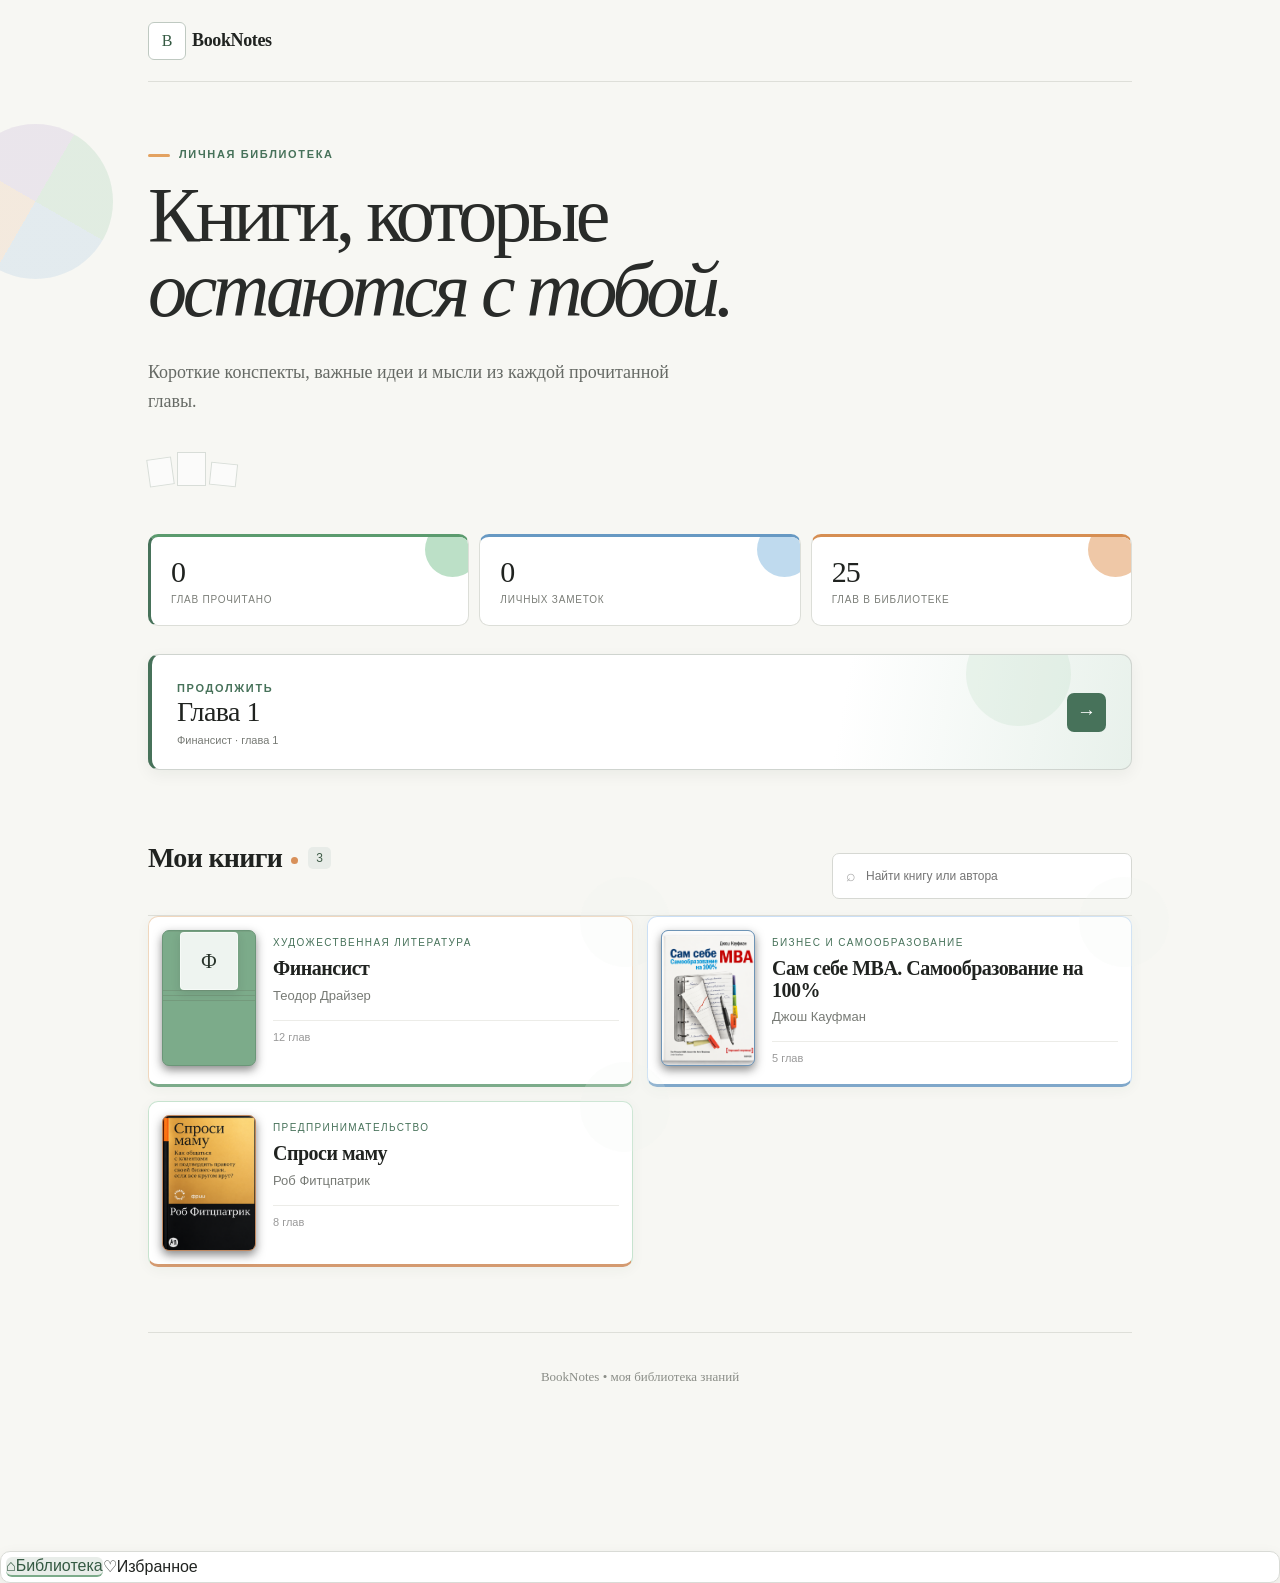
==== index.html @ 32be16bb "Bump book data version to 63" ====
<!doctype html><html lang="ru"><head><meta charset="UTF-8"><meta name="viewport" content="width=device-width,initial-scale=1,viewport-fit=cover"><meta name="theme-color" content="#faf9f6" media="(prefers-color-scheme: light)"><meta name="theme-color" content="#151a1b" media="(prefers-color-scheme: dark)"><meta name="color-scheme" content="light dark"><meta name="description" content="Личная библиотека конспектов книг"><meta name="apple-mobile-web-app-capable" content="yes"><meta name="apple-mobile-web-app-title" content="BookNotes"><meta name="mobile-web-app-capable" content="yes"><meta name="apple-mobile-web-app-status-bar-style" content="default"><link rel="manifest" href="./manifest.webmanifest?v=41"><link rel="icon" href="./%D0%98%D0%BA%D0%BE%D0%BD%D0%B0%20%D0%B1%D0%B5%D1%81%D1%82%20.png?icon=41" type="image/png"><link rel="apple-touch-icon" href="./%D0%98%D0%BA%D0%BE%D0%BD%D0%B0%20%D0%B1%D0%B5%D1%81%D1%82%20.png?icon=41"><link rel="stylesheet" href="styles.css?v=53"><title>BookNotes</title></head><body><div class="paper-grain"></div><main id="app"></main><nav id="bottomNav" class="bottom-nav"></nav><div id="toast" class="toast"></div><script src="data.js?v=63"></script><script src="finansist-chapters-7-8.js?v=1"></script><script src="finansist-chapters-9-10.js?v=1"></script><script src="app-v33.js?v=58"></script></body></html>
---- styles.css ----
:root{--bg:#faf9f6;--ink:#22211f;--muted:#77736d;--line:#e9e5de;--paper:#fff;--serif:Georgia,"Times New Roman",serif;--sans:Inter,ui-sans-serif,-apple-system,BlinkMacSystemFont,"Segoe UI",sans-serif}*{box-sizing:border-box}html{background:var(--bg);scroll-behavior:smooth}body{margin:0;color:var(--ink);font-family:var(--sans);background:var(--bg);padding-bottom:0}a{color:inherit;text-decoration:none}button,input,textarea{font:inherit}.shell{width:min(1040px,100%);margin:auto;padding:0 28px 70px}.topbar{height:82px;display:grid;grid-template-columns:44px 1fr 44px;align-items:center;border-bottom:1px solid var(--line)}.brand{text-align:center;font-family:var(--serif);font-weight:700;font-size:18px}.brand-mark,.icon-btn{width:38px;height:38px;border:1px solid var(--line);display:grid;place-items:center;border-radius:50%;font-family:var(--serif);background:#fff}.icon-btn{font-size:21px}.top-decoration{text-align:right;color:#aaa49a;font-size:25px}.hero{padding:90px 0 70px;max-width:760px}.eyebrow{font-size:11px;letter-spacing:.2em;font-weight:700;color:#989187;margin:0 0 18px}.hero h1,.book-hero h1,.note h1,.saved-head h1{font-family:var(--serif);font-weight:400;letter-spacing:-.045em;margin:0}.hero h1{font-size:clamp(48px,8vw,82px);line-height:.98}.hero h1 em{font-weight:400;color:#80776b}.lead{font-family:var(--serif);color:var(--muted);font-size:18px;line-height:1.6;max-width:530px;margin:30px 0}.book-line{display:flex;align-items:flex-end;gap:4px;width:100px;height:34px;margin-top:35px}.book-line span,.book-line i{display:block;border:1px solid #bcb5aa;background:#fff}.book-line span:first-child{width:25px;height:28px;transform:rotate(-8deg)}.book-line i{width:29px;height:34px}.book-line span:last-child{width:27px;height:23px;transform:rotate(6deg)}.section{padding:30px 0 65px}.section-head{display:flex;align-items:center;gap:10px;margin-bottom:25px}.section-head h2{font-family:var(--serif);font-size:28px;margin:0}.count{font-size:12px;color:#999;background:#eeece7;border-radius:99px;padding:4px 8px}.library-tools{display:flex;justify-content:space-between;align-items:flex-start;gap:20px}.search{width:300px;height:42px;border:1px solid var(--line);background:#fff;border-radius:12px;display:flex;align-items:center;padding:0 13px;gap:8px;color:#aaa}.search input{border:0;outline:0;width:100%;background:transparent;color:var(--ink);font-size:13px}.books-grid{display:grid;grid-template-columns:repeat(2,minmax(0,1fr));gap:18px}.book-card{background:var(--paper);border:1px solid var(--line);border-radius:18px;padding:20px;display:flex;gap:22px;transition:.2s}.book-card:hover{transform:translateY(-2px);box-shadow:0 12px 35px #29251d0b}.cover,.mini-cover{background:var(--accent);box-shadow:inset 7px 0 10px #0000000b,4px 7px 12px #29251d12}.cover{width:112px;height:158px;flex:none;border-radius:5px 9px 9px 5px;padding:13px;display:flex;flex-direction:column}.cover-rule{height:1px;background:#4d463a33}.cover-symbol{font-family:var(--serif);font-size:35px;margin:auto;text-align:center;color:#423c33}.cover-lines{display:grid;gap:4px}.cover-lines span{height:1px;background:#4d463a2a}.book-meta{padding:7px 0;min-width:0;flex:1}.book-meta>p{font-size:10px;letter-spacing:.14em;color:#999;margin:0 0 10px;text-transform:uppercase}.book-meta h3{font-family:var(--serif);font-size:22px;line-height:1.15;margin:0 0 8px}.book-meta>span{font-size:13px;color:var(--muted)}.progress,.hero-progress>span{display:block;height:4px;border-radius:9px;background:#efede8;overflow:hidden}.progress{margin-top:25px}.progress i,.hero-progress i{height:100%;display:block;background:#81796d;border-radius:9px}.book-foot{display:flex;justify-content:space-between;margin-top:8px;font-size:11px;color:#999}.book-foot b{font-weight:600}footer{text-align:center;color:#aaa49a;font-family:var(--serif);font-size:13px;border-top:1px solid var(--line);padding:35px 0}.book-hero{display:flex;gap:30px;align-items:center;padding:65px 0 45px;border-bottom:1px solid var(--line)}.book-title{flex:1}.book-hero h1{font-size:clamp(38px,6vw,62px)}.author{color:var(--muted);font-family:var(--serif);font-style:italic}.mini-cover{width:100px;height:135px;border-radius:5px 8px 8px 5px;display:flex;flex-direction:column;padding:12px}.mini-cover .cover-symbol{font-size:38px}.hero-progress{max-width:280px;margin-top:22px}.hero-progress>span{height:5px}.hero-progress b{font-size:10px;color:#999;display:block;margin-top:7px;font-weight:500}.chapter-list{border-top:1px solid var(--line)}.chapter-row{display:grid;grid-template-columns:55px 1fr 30px;gap:18px;padding:24px 4px;border-bottom:1px solid var(--line);align-items:start}.chapter-number{font-family:var(--serif);color:#aaa49a;font-size:14px;padding-top:5px}.chapter-row h3{font-family:var(--serif);font-size:21px;margin:0 0 7px}.chapter-row p{color:var(--muted);font-size:13px;line-height:1.5;margin:0;max-width:650px}.status{color:#999;font-size:20px}.chapter-row.done .status{width:25px;height:25px;border-radius:50%;background:#e8eee8;color:#657465;display:grid;place-items:center;font-size:13px}.chapter-title-line{display:flex;gap:8px;align-items:center}.tiny-heart{font-size:11px;color:#8b756c}.reading-shell{max-width:800px}.note{padding:70px 0}.note-head{text-align:center;margin-bottom:55px}.note-head h1{font-size:clamp(42px,7vw,68px)}.read-time{font-size:12px;color:#999;margin-top:18px}.chapter-actions{display:flex;justify-content:center;gap:8px;margin-top:22px}.chapter-actions button,.personal-note button{border:1px solid var(--line);background:#fff;border-radius:99px;padding:10px 14px;font-size:11px;color:#615d57;cursor:pointer}.note-block{margin:38px 0}.intro{position:relative;border-top:1px solid var(--line);border-bottom:1px solid var(--line);padding:35px 20px;text-align:center}.intro p{font-family:var(--serif);font-size:21px;line-height:1.6;margin:0}.ornament{position:absolute;top:-10px;left:50%;transform:translateX(-50%);background:var(--bg);padding:0 12px;color:#aaa49a}.block-label,.quote-card span,.apply-card span,.personal-note span{font-size:10px;letter-spacing:.18em;font-weight:700;color:#999}.ideas{margin-top:10px}.idea{display:grid;grid-template-columns:45px 1fr;border-bottom:1px solid var(--line);padding:21px 0}.idea b{font-family:var(--serif);font-size:13px;color:#aaa49a;font-weight:400}.idea p{font-family:var(--serif);font-size:18px;line-height:1.55;margin:0}.quote-card{background:#efede7;border-radius:16px;padding:30px;margin:45px 0}.quote-card p{font-family:var(--serif);font-size:23px;line-height:1.45;margin:12px 0 0}.apply-card{border:1px solid var(--line);border-radius:16px;padding:24px;display:flex;gap:18px;background:#fff}.apply-icon{width:38px;height:38px;border-radius:50%;background:#f1efe9;display:grid;place-items:center;flex:none}.apply-card p{font-family:var(--serif);font-size:17px;line-height:1.5;margin:7px 0 0;color:#514d47}.personal-note{margin-top:45px;border-top:1px solid var(--line);padding-top:28px}.personal-note>div{display:flex;justify-content:space-between}.personal-note small{color:#aaa;font-size:10px}.personal-note textarea{width:100%;min-height:110px;resize:vertical;margin:15px 0 10px;border:1px solid var(--line);border-radius:14px;padding:15px;background:#fff;outline:none;color:var(--ink);line-height:1.5}.personal-note textarea:focus{border-color:#c7c0b5}.saved-head{padding:75px 0 30px}.saved-head h1{font-size:55px}.saved-head>p:last-child{font-family:var(--serif);color:var(--muted)}.empty{grid-column:1/-1;padding:50px;border:1px dashed #ddd7ce;border-radius:18px;text-align:center;font-family:var(--serif);font-size:20px;color:#777}.empty small{display:block;font-family:var(--sans);font-size:12px;color:#aaa;margin-top:8px}.empty.big{margin-top:15px}.bottom-nav{display:none}.toast{position:fixed;left:50%;bottom:25px;transform:translate(-50%,20px);background:#262522;color:#fff;padding:11px 16px;border-radius:99px;font-size:12px;opacity:0;pointer-events:none;transition:.2s;z-index:20}.toast.show{opacity:1;transform:translate(-50%,0)}
@media(max-width:720px){body{padding-bottom:72px}.shell{padding:0 18px 40px}.topbar{height:68px}.hero{padding:58px 0 48px}.hero h1{font-size:46px}.lead{font-size:16px}.library-tools{display:block}.search{width:100%;margin:-10px 0 22px}.books-grid{grid-template-columns:1fr}.book-card{padding:15px;gap:17px}.cover{width:94px;height:134px}.book-meta h3{font-size:20px}.book-hero{padding:42px 0 34px;gap:19px}.mini-cover{width:78px;height:108px}.book-hero h1{font-size:35px}.hero-progress{margin-top:16px}.chapter-row{grid-template-columns:36px 1fr 25px;gap:10px;padding:21px 0}.chapter-row p{display:-webkit-box;-webkit-line-clamp:2;-webkit-box-orient:vertical;overflow:hidden}.note{padding:45px 0}.note-head{margin-bottom:42px}.note-head h1{font-size:42px}.chapter-actions{flex-wrap:wrap}.intro{padding:30px 8px}.intro p{font-size:19px}.idea{grid-template-columns:38px 1fr}.idea p{font-size:17px}.quote-card{padding:24px}.quote-card p{font-size:21px}.personal-note>div{display:block}.personal-note small{display:block;margin-top:5px}.saved-head{padding:55px 0 20px}.saved-head h1{font-size:42px}.bottom-nav{position:fixed;left:50%;bottom:10px;transform:translateX(-50%);width:min(330px,calc(100% - 28px));height:58px;background:#ffffffed;backdrop-filter:blur(14px);border:1px solid var(--line);border-radius:18px;z-index:10;box-shadow:0 10px 35px #29251d14;align-items:center;justify-content:space-around;padding:5px}.bottom-nav a{width:50%;height:48px;display:flex;flex-direction:column;align-items:center;justify-content:center;gap:2px;font-size:9px;color:#999;border-radius:13px}.bottom-nav a span{font-size:19px;line-height:19px}.bottom-nav a.active{background:#f3f1ec;color:#403d38}.toast{bottom:82px}}
/* Colorful editorial refresh */
:root{--lav:#eee9ff;--blue:#e8f3ff;--mint:#e8f6ee;--peach:#fff0e4;--rose:#fbecef;--sun:#fff5cf}
.hero{position:relative}
.hero:after{content:"";position:absolute;right:3%;top:58px;width:210px;height:210px;border-radius:50%;background:radial-gradient(circle at 35% 35%,#fff8cf 0 24%,#f6e9ff 48%,#e8f4ff 72%,transparent 73%);opacity:.7;filter:blur(.2px);z-index:-1}
.hero .eyebrow{color:#8c78a8}.hero h1 em{background:linear-gradient(90deg,#7f6a9d,#bd7f76,#758e83);-webkit-background-clip:text;background-clip:text;color:transparent}
.book-line span:first-child{background:var(--peach);border-color:#e9c8b0}.book-line i{background:var(--lav);border-color:#cfc4e1}.book-line span:last-child{background:var(--mint);border-color:#bfd7c7}
.book-card{overflow:hidden;position:relative}.book-card:after{content:"";position:absolute;width:90px;height:90px;border-radius:50%;right:-38px;top:-40px;background:color-mix(in srgb,var(--accent,#ddd) 45%,white);opacity:.35}.book-card:nth-child(6n+1) .cover{--accent:#d9ccb7!important}.book-card:nth-child(6n+2) .cover{--accent:#cfdcf2!important}.book-card:nth-child(6n+3) .cover{--accent:#d5e7d8!important}.book-card:nth-child(6n+4) .cover{--accent:#efd5cc!important}.book-card:nth-child(6n+5) .cover{--accent:#ddd4ee!important}.book-card:nth-child(6n) .cover{--accent:#efe2b9!important}
.cover{position:relative;border:1px solid #ffffff66}.cover:after{content:"✦";position:absolute;right:10px;top:9px;font-size:9px;color:#5f574b66}.cover-symbol{width:52px;height:52px;border-radius:50%;display:grid;place-items:center;background:#ffffff55;border:1px solid #ffffff77}
.search{box-shadow:0 7px 24px #3b34270a}.search:focus-within{border-color:#cfc1e1;box-shadow:0 0 0 3px #eee9ff}
.mini-cover{position:relative}.mini-cover:after{content:"✦";position:absolute;right:10px;top:9px;color:#554b3f66;font-size:9px}
.chapter-row{transition:.2s}.chapter-row:hover{padding-left:10px;background:linear-gradient(90deg,#f7f3ff99,transparent);border-radius:12px}.chapter-row.done{background:linear-gradient(90deg,#eff8f2aa,transparent)}
.note-head:before{content:"✦  ·  ✧  ·  ✦";display:block;color:#b6a2ca;font-size:12px;letter-spacing:8px;margin-bottom:28px}
.intro{background:linear-gradient(135deg,#fff,#faf6ff 50%,#f4f9ff);border-radius:18px;border:1px solid #ebe5ef;padding:36px 28px}.intro .ornament{background:#faf7ff;color:#9c84b4;border-radius:50%}
.idea b{width:29px;height:29px;border-radius:50%;background:var(--blue);display:grid;place-items:center;color:#69809a}.idea:nth-child(2n) b{background:var(--mint);color:#678373}.idea:nth-child(3n) b{background:var(--peach);color:#9b7762}
.quote-card{background:linear-gradient(135deg,#fff4d4,#fff9e9);border:1px solid #f0dfaa;position:relative;overflow:hidden}.quote-card:after{content:"“";position:absolute;right:18px;top:-24px;font-family:var(--serif);font-size:110px;color:#e6ca6e2e}.quote-card span{color:#9d8242}
.apply-card{background:linear-gradient(135deg,#eef8f2,#f9fffb);border-color:#dcece2}.apply-icon{background:#dcefe3;color:#527363}.apply-card span{color:#668373}
.personal-note{background:linear-gradient(135deg,#f8f4ff,#fff);border:1px solid #e9e0f2;border-radius:18px;padding:24px;margin-top:45px}.personal-note span{color:#88709f}.personal-note textarea{border-color:#e7dfee;background:#ffffffcc}
.count{background:var(--lav);color:#7e6b92}.tiny-heart{color:#c27d87}
.bottom-nav a.active{background:linear-gradient(135deg,#f1ecff,#edf6ff);color:#5f5470}
.toast{background:linear-gradient(90deg,#39333f,#363b39)}
.saved-head{position:relative}.saved-head:after{content:"♡";position:absolute;right:5%;top:42px;font-family:var(--serif);font-size:110px;color:#eadde733;transform:rotate(10deg)}
@media(max-width:720px){.hero:after{width:135px;height:135px;right:-20px;top:35px;opacity:.55}.intro{padding:30px 18px}.personal-note{padding:18px}.book-card:hover{transform:none}.chapter-row:hover{padding-left:0}}

.dashboard{display:grid;grid-template-columns:repeat(3,1fr);gap:10px;margin:-22px 0 28px}.stat{background:#fff;border:1px solid var(--line);border-radius:16px;padding:20px}.stat b{font-family:var(--serif);font-size:30px;font-weight:400;display:block}.stat span{font-size:10px;color:#999;letter-spacing:.04em}.stat:nth-child(1){background:linear-gradient(135deg,#fff,#f0f8f3)}.stat:nth-child(2){background:linear-gradient(135deg,#fff,#f7f1ff)}.stat:nth-child(3){background:linear-gradient(135deg,#fff,#fff8e5)}
.continue-card{display:flex;justify-content:space-between;align-items:center;padding:25px 28px;border-radius:18px;background:linear-gradient(120deg,#262422,#403a43);color:#fff;margin-bottom:24px;box-shadow:0 14px 35px #29251d18;position:relative;overflow:hidden}.continue-card:after{content:"✦";position:absolute;right:72px;top:-30px;font-size:100px;color:#ffffff0d}.continue-card .eyebrow{color:#c9bccd;margin-bottom:8px}.continue-card h2{font-family:var(--serif);font-weight:400;margin:0;font-size:26px}.continue-card p{margin:6px 0 0;color:#bbb4b1;font-size:11px}.continue-card>b{font-size:28px;font-weight:300}
.chapter-nav{display:grid;grid-template-columns:1fr 1fr;gap:12px;border-top:1px solid var(--line);margin-top:45px;padding-top:24px}.chapter-nav a{border:1px solid var(--line);border-radius:15px;padding:18px;background:#fff;display:flex;flex-direction:column;gap:7px}.chapter-nav a.next{text-align:right;background:linear-gradient(135deg,#fff,#f4f0ff)}.chapter-nav a.finish{background:linear-gradient(135deg,#f1f9f3,#fff)}.chapter-nav small{font-size:9px;letter-spacing:.12em;color:#aaa}.chapter-nav span{font-family:var(--serif);font-size:16px}
@media(max-width:720px){.dashboard{margin:-5px 0 22px;gap:7px}.stat{padding:14px 10px}.stat b{font-size:25px}.stat span{font-size:9px;line-height:1.25;display:block}.continue-card{padding:21px;margin-bottom:12px}.continue-card h2{font-size:22px}.chapter-nav{grid-template-columns:1fr}.chapter-nav i{display:none}.chapter-nav a.next{text-align:left}}

/* Vivid motion system */
body{background:
radial-gradient(circle at 8% 8%,#efe6ff 0,transparent 20%),
radial-gradient(circle at 94% 18%,#dff3ff 0,transparent 18%),
radial-gradient(circle at 20% 82%,#e4f8ec 0,transparent 18%),
radial-gradient(circle at 90% 88%,#fff0d6 0,transparent 20%),var(--bg);background-attachment:fixed}
.paper-grain{position:fixed;inset:0;pointer-events:none;z-index:-1;opacity:.55;background-image:radial-gradient(#8d7ba318 .7px,transparent .7px);background-size:18px 18px;mask-image:linear-gradient(to bottom,#000,transparent 75%)}
#app{transform-origin:50% 20%}.page-in{animation:pageEnter .5s cubic-bezier(.2,.8,.2,1)}
@keyframes pageEnter{from{opacity:0;transform:translateY(12px) scale(.992);filter:blur(3px)}to{opacity:1;transform:none;filter:none}}
.topbar{backdrop-filter:blur(14px);position:relative}.brand-mark{background:linear-gradient(135deg,#eee4ff,#dff2ff);border-color:#d9cbea;box-shadow:0 5px 16px #765e9920;transition:.25s}.brand-mark:hover{transform:rotate(-8deg) scale(1.08)}
.hero:before{content:"";position:absolute;width:310px;height:310px;left:-190px;top:40px;border-radius:50%;background:conic-gradient(from 30deg,#f5c8d7,#e7d7ff,#ccecff,#d7f3df,#fff0bd,#f5c8d7);filter:blur(35px);opacity:.35;animation:blobFloat 9s ease-in-out infinite alternate}
.hero:after{animation:blobFloat 7s ease-in-out infinite alternate-reverse}
@keyframes blobFloat{to{transform:translate(18px,20px) rotate(14deg) scale(1.08)}}
.hero h1{position:relative}.hero h1 em{background:linear-gradient(100deg,#8c63c7,#db7387,#e4a93c,#4a9c83,#5c8dd6,#8c63c7);background-size:250% 100%;-webkit-background-clip:text;background-clip:text;color:transparent;animation:gradientMove 7s linear infinite}
@keyframes gradientMove{to{background-position:250% 0}}
.book-line{animation:softBounce 3.5s ease-in-out infinite}@keyframes softBounce{50%{transform:translateY(-5px) rotate(1deg)}}
.dashboard .stat{transition:.3s cubic-bezier(.2,.8,.2,1);box-shadow:0 8px 28px #392e4c0a}.dashboard .stat:nth-child(1){background:linear-gradient(135deg,#e4f7eb,#fff)}.dashboard .stat:nth-child(2){background:linear-gradient(135deg,#efe4ff,#fff)}.dashboard .stat:nth-child(3){background:linear-gradient(135deg,#fff0c8,#fff)}.dashboard .stat:hover{transform:translateY(-5px) rotate(-1deg);box-shadow:0 15px 35px #392e4c18}
.continue-card{background:linear-gradient(120deg,#7259a8,#527fb0,#4b9a80,#c38a55);background-size:260% 260%;animation:continueGradient 9s ease infinite;transition:.25s}.continue-card:hover{transform:translateY(-4px) scale(1.008);box-shadow:0 20px 45px #66528c35}.continue-card:active{transform:scale(.975)}@keyframes continueGradient{0%,100%{background-position:0 50%}50%{background-position:100% 50%}}
.book-card{transition:.32s cubic-bezier(.2,.8,.2,1);box-shadow:0 8px 25px #3026420b}.book-card:nth-child(6n+1){background:linear-gradient(145deg,#fff,#fff6ec)}.book-card:nth-child(6n+2){background:linear-gradient(145deg,#fff,#eef5ff)}.book-card:nth-child(6n+3){background:linear-gradient(145deg,#fff,#eef9f1)}.book-card:nth-child(6n+4){background:linear-gradient(145deg,#fff,#fff0f3)}.book-card:nth-child(6n+5){background:linear-gradient(145deg,#fff,#f5efff)}.book-card:hover{transform:translateY(-7px) rotate(-.35deg);box-shadow:0 22px 48px #392e4c1b;border-color:#dcd0e7}.book-card:active{transform:translateY(-1px) scale(.975)}
.cover,.mini-cover{transition:.35s cubic-bezier(.2,.8,.2,1);overflow:hidden}.cover:before,.mini-cover:before{content:"";position:absolute;inset:-80% -50%;background:linear-gradient(110deg,transparent 35%,#ffffff80 48%,transparent 60%);transform:translateX(-70%) rotate(10deg);transition:.7s}.book-card:hover .cover:before,.book-hero:hover .mini-cover:before{transform:translateX(70%) rotate(10deg)}.book-card:hover .cover{transform:rotate(-3deg) scale(1.04)}
.chapter-row{position:relative;overflow:hidden;transition:.25s}.chapter-row:hover{background:linear-gradient(90deg,#eee6ffbb,#e8f5ff88,#eaf8ef55);transform:translateX(5px);box-shadow:0 8px 25px #392e4c0c}.chapter-row:active{transform:translateX(2px) scale(.99)}
.chapter-number{transition:.25s}.chapter-row:hover .chapter-number{color:#8465a5;transform:scale(1.15)}
.note-head h1{background:linear-gradient(100deg,#302d32,#69507e,#3d6f78);-webkit-background-clip:text;background-clip:text;color:transparent}.note-head:before{animation:sparkle 2.4s ease-in-out infinite}@keyframes sparkle{50%{opacity:.45;letter-spacing:11px}}
.intro{background:linear-gradient(125deg,#fff7fb,#f3edff,#eef8ff);background-size:220% 220%;animation:cardGradient 8s ease infinite}.quote-card{background:linear-gradient(125deg,#fff0b9,#fff8e2,#ffe9d6);background-size:220% 220%;animation:cardGradient 9s ease infinite}.apply-card{background:linear-gradient(125deg,#e4f7ea,#f5fff8,#e8f6ff);background-size:220% 220%;animation:cardGradient 10s ease infinite}.personal-note{background:linear-gradient(125deg,#f2eaff,#fff,#eaf5ff);background-size:220% 220%;animation:cardGradient 11s ease infinite}@keyframes cardGradient{50%{background-position:100% 100%}}
.idea{transition:.22s}.idea:hover{transform:translateX(6px)}.idea b{transition:.25s}.idea:hover b{transform:rotate(-8deg) scale(1.1)}
.chapter-actions button,.personal-note button,.icon-btn,.bottom-nav a,.chapter-nav a{position:relative;overflow:hidden;transition:transform .16s ease,box-shadow .22s ease,background .22s ease}.chapter-actions button:hover,.personal-note button:hover,.chapter-nav a:hover{transform:translateY(-3px);box-shadow:0 10px 25px #392e4c15}.chapter-actions button:active,.personal-note button:active,.icon-btn:active,.bottom-nav a:active,.chapter-nav a:active{transform:scale(.94)}
.ripple{position:absolute;border-radius:50%;background:#ffffff80;transform:scale(0);animation:ripple .58s ease-out;pointer-events:none;z-index:5}@keyframes ripple{to{transform:scale(2.4);opacity:0}}
.bottom-nav{background:linear-gradient(120deg,#ffffffee,#f7f2ffee,#eef8ffee);box-shadow:0 12px 38px #392e4c20}.bottom-nav a.active{background:linear-gradient(135deg,#e9ddff,#dff2ff);box-shadow:inset 0 0 0 1px #ffffffaa}.bottom-nav a.active span{animation:navPop .35s cubic-bezier(.2,1.6,.4,1)}@keyframes navPop{from{transform:scale(.5) rotate(-12deg)}to{transform:none}}
.toast.show{animation:toastPop .3s cubic-bezier(.2,1.5,.4,1)}@keyframes toastPop{from{transform:translate(-50%,12px) scale(.85)}to{transform:translate(-50%,0) scale(1)}}
@media(prefers-reduced-motion:reduce){*,*:before,*:after{animation-duration:.01ms!important;animation-iteration-count:1!important;transition-duration:.01ms!important}}
@media(max-width:720px){body{background:radial-gradient(circle at 10% 5%,#efe4ff 0,transparent 25%),radial-gradient(circle at 95% 22%,#ddf2ff 0,transparent 24%),radial-gradient(circle at 15% 78%,#e3f7ea 0,transparent 22%),var(--bg)}.hero:before{width:220px;height:220px;left:-160px}.book-card{box-shadow:0 9px 25px #392e4c10}.book-card:active{transform:scale(.97)}}

/* Refined premium balance — calm color, purposeful motion */
body{background:linear-gradient(180deg,#fbfaf8 0%,#f8f7f4 100%)!important;background-attachment:scroll!important}
.paper-grain{opacity:.22!important;background-size:24px 24px!important}
.hero:before{display:none!important}.hero:after{width:190px!important;height:190px!important;right:4%!important;top:70px!important;background:linear-gradient(135deg,#f1e9ff,#e6f3ff)!important;filter:blur(1px)!important;opacity:.52!important;animation:none!important}
.hero h1 em{background:linear-gradient(90deg,#806a9b,#a77882,#688a80)!important;-webkit-background-clip:text!important;background-clip:text!important;color:transparent!important;animation:none!important}
.book-line{animation:none!important}
.dashboard .stat{background:#fff!important}.dashboard .stat:nth-child(1){border-top:3px solid #a9ceb7}.dashboard .stat:nth-child(2){border-top:3px solid #c5b1dd}.dashboard .stat:nth-child(3){border-top:3px solid #e3c77e}.dashboard .stat:hover{transform:translateY(-3px)!important;box-shadow:0 12px 28px #392e4c10!important}
.continue-card{background:linear-gradient(120deg,#5f556c,#6f7183)!important;background-size:auto!important;animation:none!important;box-shadow:0 12px 30px #39314018!important}.continue-card:hover{transform:translateY(-3px)!important;box-shadow:0 16px 34px #39314022!important}
.book-card{background:#fff!important;box-shadow:0 7px 22px #30264208!important}.book-card:hover{transform:translateY(-4px)!important;box-shadow:0 15px 34px #392e4c12!important;border-color:#ded8e3!important}.book-card:after{opacity:.18!important}.cover:before,.mini-cover:before{display:none!important}.book-card:hover .cover{transform:rotate(-1.5deg) scale(1.025)!important}
.chapter-row:hover{background:#f7f4fa!important;transform:translateX(3px)!important;box-shadow:none!important}
.note-head h1{background:none!important;color:var(--ink)!important}.note-head:before{animation:none!important;letter-spacing:8px!important;color:#b4a4c2!important}
.intro{background:#f7f3fb!important;animation:none!important;border-color:#e9e1ef!important}.quote-card{background:#fff6dc!important;animation:none!important;border-color:#eee0b5!important}.apply-card{background:#edf7f1!important;animation:none!important;border-color:#dbeadf!important}.personal-note{background:#f4f1f8!important;animation:none!important;border-color:#e6dfeb!important}
.idea:hover{transform:translateX(3px)!important}.idea:hover b{transform:scale(1.05)!important}
.bottom-nav{background:#ffffffed!important}.bottom-nav a.active{background:#f0ebf6!important;box-shadow:none!important}.bottom-nav a.active span{animation:none!important}
.page-in{animation:pageEnter .32s ease-out!important}@keyframes pageEnter{from{opacity:0;transform:translateY(7px)}to{opacity:1;transform:none}}
@media(max-width:720px){body{background:#faf9f7!important}.hero:after{width:115px!important;height:115px!important;right:-18px!important;top:48px!important}.book-card{box-shadow:0 6px 18px #392e4c09!important}}

/* Monochrome + green final direction */
:root{--green:#477a5b;--green-dark:#315c43;--green-soft:#edf5ef;--green-line:#d6e6da}
body{background:#fafaf8!important}
.paper-grain{opacity:.14!important;background-image:radial-gradient(#1d241f12 .7px,transparent .7px)!important}
.hero:after,.hero:before{display:none!important}
.hero h1 em,.note-head h1{background:none!important;-webkit-background-clip:initial!important;background-clip:initial!important;color:var(--ink)!important;animation:none!important}
.eyebrow{color:var(--green)!important}
.brand-mark{background:var(--green-soft)!important;border-color:var(--green-line)!important;color:var(--green-dark)!important;box-shadow:none!important}
.book-line span,.book-line i{background:var(--green-soft)!important;border-color:var(--green-line)!important}
.dashboard .stat{background:#fff!important;border-top:1px solid var(--line)!important}.dashboard .stat:first-child{border-top:3px solid var(--green)!important}.dashboard .stat b{color:var(--ink)!important}
.continue-card{background:#303632!important;color:#fff!important}.continue-card .eyebrow{color:#b9d1c1!important}.continue-card:after{color:#ffffff0b!important}
.book-card{background:#fff!important}.book-card:after{background:var(--green-soft)!important}
.cover,.mini-cover{--accent:#dce8df!important;background:#dce8df!important}.cover-symbol{background:#f8fbf9!important;color:var(--green-dark)!important}.cover:after,.mini-cover:after{color:var(--green)!important}
.progress i,.hero-progress i{background:var(--green)!important}
.search:focus-within{border-color:#9fc1aa!important;box-shadow:0 0 0 3px #edf5ef!important}
.count{background:var(--green-soft)!important;color:var(--green-dark)!important}
.chapter-row:hover{background:#f1f6f2!important}.chapter-number,.chapter-row:hover .chapter-number{color:var(--green)!important}.tiny-heart{color:var(--green)!important}
.note-head:before{color:#8fb29a!important}
.intro,.quote-card,.apply-card,.personal-note{background:#fff!important;border-color:var(--line)!important;animation:none!important}
.intro{border-left:3px solid var(--green)!important}.intro .ornament{background:var(--green-soft)!important;color:var(--green)!important}
.idea b{background:var(--green-soft)!important;color:var(--green-dark)!important}
.idea:nth-child(2n) b,.idea:nth-child(3n) b{background:var(--green-soft)!important;color:var(--green-dark)!important}
.quote-card{border-left:3px solid var(--green)!important}.quote-card span,.apply-card span,.personal-note span{color:var(--green)!important}.quote-card:after{color:#477a5b12!important}
.apply-card{background:#f7faf8!important}.apply-icon{background:var(--green-soft)!important;color:var(--green-dark)!important}
.personal-note{background:#fafafa!important}.personal-note textarea{background:#fff!important;border-color:#dde4df!important}.personal-note button{background:var(--green)!important;color:#fff!important}.personal-note button:hover{background:var(--green-dark)!important}
.chapter-actions button{border-color:#d9e2dc!important}.chapter-actions button:hover{background:var(--green-soft)!important;color:var(--green-dark)!important}
.chapter-nav a,.chapter-nav a.next,.chapter-nav a.finish{background:#fff!important}.chapter-nav a:hover{border-color:#b7cdbd!important;background:#f6faf7!important}
.bottom-nav{background:#fffffff2!important}.bottom-nav a.active{background:var(--green-soft)!important;color:var(--green-dark)!important}
.saved-head:after{color:#477a5b0d!important}
.toast{background:#303632!important}
@media(max-width:720px){body{background:#fafaf8!important}}

/* Light colorful v8 */
body{background:#fcfbf8!important;color:#292b29!important}
.hero h1,.hero h1 em,.note-head h1{color:#292b29!important;background:none!important;-webkit-text-fill-color:initial!important}
.hero:after{display:block!important;width:150px!important;height:150px!important;right:4%!important;top:72px!important;border-radius:42% 58% 60% 40%!important;background:linear-gradient(135deg,#dff3e7,#e6f1ff,#f3e8ff)!important;opacity:.65!important;filter:none!important;animation:none!important}
.eyebrow{color:#5d8d6c!important}
.brand-mark{background:#e5f3e9!important;border-color:#cfe4d5!important}
.dashboard .stat{border-top:0!important}.dashboard .stat:nth-child(1){background:#eaf6ee!important;border:1px solid #d9ebdf!important}.dashboard .stat:nth-child(2){background:#eef4ff!important;border:1px solid #dce6f7!important}.dashboard .stat:nth-child(3){background:#fff3e8!important;border:1px solid #f3e1cf!important}
.continue-card{background:linear-gradient(120deg,#e5f3e9,#edf6ff)!important;color:#29342d!important;border:1px solid #d5e7db!important;box-shadow:0 10px 28px #405e4910!important}.continue-card .eyebrow{color:#568166!important}.continue-card p{color:#68756d!important}.continue-card:after{color:#5d8d6c10!important}
.book-card:nth-child(6n+1){background:#fff8f0!important}.book-card:nth-child(6n+2){background:#f1f6ff!important}.book-card:nth-child(6n+3){background:#eff8f2!important}.book-card:nth-child(6n+4){background:#fff2f3!important}.book-card:nth-child(6n+5){background:#f7f1ff!important}.book-card:nth-child(6n){background:#fff9e8!important}
.cover,.mini-cover{background:#dfeee4!important}.book-card:nth-child(6n+2) .cover{background:#dfe9f7!important}.book-card:nth-child(6n+3) .cover{background:#dcecdf!important}.book-card:nth-child(6n+4) .cover{background:#f1dfe2!important}.book-card:nth-child(6n+5) .cover{background:#e9e0f3!important}.book-card:nth-child(6n) .cover{background:#f2e8ca!important}
.chapter-row:hover{background:#f1f7f3!important}
.intro{background:#f3f8ff!important;border-color:#e0eaf5!important;border-left:3px solid #8fb4d7!important}.intro .ornament{background:#e4f0fa!important;color:#668eaf!important}
.idea:nth-child(3n+1) b{background:#e8f4ec!important;color:#4f7d5e!important}.idea:nth-child(3n+2) b{background:#e8f1fb!important;color:#587b9a!important}.idea:nth-child(3n) b{background:#f2e9fa!important;color:#7e6495!important}
.quote-card{background:#fff5df!important;border-color:#efdfba!important;border-left:3px solid #dfb85b!important}.quote-card span{color:#a17d2d!important}
.apply-card{background:#edf8f1!important;border-color:#d9ebdf!important}.apply-card span{color:#568166!important}
.personal-note{background:#f7f3fb!important;border-color:#e8e0ef!important}.personal-note span{color:#806895!important}
.bottom-nav a.active{background:#e8f4ec!important;color:#477a5b!important}
.chapter-actions button:hover{background:#edf6f0!important}
.toast{background:#435148!important}
@media(max-width:720px){.hero:after{width:90px!important;height:90px!important;right:-8px!important;top:58px!important}}

/* Crisp colorful v10 — brighter, not louder */
:root{--green:#3f8558;--green-dark:#28643f}
body{background:#fbfbf9!important}
.paper-grain{display:none!important}
.hero:after{background:linear-gradient(135deg,#bfe7ca,#c9e3fa,#e0cef4)!important;opacity:.48!important;border:1px solid #ffffff!important}
.dashboard .stat{box-shadow:0 5px 16px #24352a0b!important}
.dashboard .stat:nth-child(1){background:#dff3e5!important;border:1px solid #bfe0c8!important}
.dashboard .stat:nth-child(2){background:#e3effc!important;border:1px solid #c4daf1!important}
.dashboard .stat:nth-child(3){background:#ffead7!important;border:1px solid #efd0b4!important}
.continue-card{background:#e1f2e6!important;border:1px solid #b9d9c2!important;color:#263b2d!important;box-shadow:0 7px 18px #36584112!important}
.continue-card:hover{background:#d8eddf!important;box-shadow:0 11px 24px #36584118!important}
.book-card{border:1px solid #e4e3df!important;box-shadow:0 5px 15px #27302a0a!important}
.book-card:nth-child(6n+1){background:#fff2e5!important;border-color:#f0d7be!important}.book-card:nth-child(6n+2){background:#eaf3ff!important;border-color:#cbdff5!important}.book-card:nth-child(6n+3){background:#e7f5eb!important;border-color:#c7e3cf!important}.book-card:nth-child(6n+4){background:#ffecef!important;border-color:#f0ccd2!important}.book-card:nth-child(6n+5){background:#f1e9fb!important;border-color:#dac9eb!important}.book-card:nth-child(6n){background:#fff5d9!important;border-color:#ecdda9!important}
.cover,.mini-cover{background:#cce7d4!important;border:1px solid #a9d0b4!important;box-shadow:0 7px 16px #315d3e12!important}
.book-card:nth-child(6n+2) .cover{background:#cddff3!important;border-color:#aecae7!important}.book-card:nth-child(6n+3) .cover{background:#cce7d4!important;border-color:#acd2b7!important}.book-card:nth-child(6n+4) .cover{background:#efd1d6!important;border-color:#dfb5bd!important}.book-card:nth-child(6n+5) .cover{background:#dfd0ef!important;border-color:#c9b3df!important}.book-card:nth-child(6n) .cover{background:#eee0ae!important;border-color:#dac987!important}
.progress{background:#e5e7e4!important}.progress i,.hero-progress i{background:#3f8558!important}
.search{background:#fff!important;border:1px solid #deded9!important;box-shadow:0 3px 10px #29342d08!important}
.search:focus-within{border-color:#78ae88!important;box-shadow:0 0 0 3px #dcefe2!important}
.chapter-row{border-bottom-color:#e3e4e1!important}.chapter-row:hover{background:#eaf5ed!important}
.intro{background:#eaf4fd!important;border:1px solid #cbdff0!important;border-left:4px solid #6fa5d1!important}
.quote-card{background:#fff0c9!important;border:1px solid #ead28d!important;border-left:4px solid #d4a83c!important}
.apply-card{background:#e5f4e9!important;border:1px solid #c2dfca!important}
.personal-note{background:#f1e9f8!important;border:1px solid #dac9e8!important}
.idea:nth-child(3n+1) b{background:#cfe9d6!important}.idea:nth-child(3n+2) b{background:#d3e6f7!important}.idea:nth-child(3n) b{background:#e3d5f0!important}
.bottom-nav{border:1px solid #e1e2df!important;box-shadow:0 8px 25px #28322c12!important}.bottom-nav a.active{background:#dcefe2!important}
.chapter-actions button,.chapter-nav a{border-color:#d9dcd8!important;background:#fff!important}
.chapter-actions button:hover,.chapter-nav a:hover{border-color:#a9cdb3!important;background:#eaf5ed!important}
@media(max-width:720px){.dashboard .stat{box-shadow:none!important}.book-card{box-shadow:0 4px 12px #27302a09!important}}

/* v11 — polished editorial system */
:root{--radius:20px;--shadow:0 8px 24px rgba(39,48,42,.07);--shadow-up:0 16px 36px rgba(39,48,42,.11)}
.shell{max-width:1040px!important}
.topbar{padding-top:18px!important;padding-bottom:18px!important}.brand{font-weight:650!important;letter-spacing:-.02em}.brand-mark{border-radius:11px!important}
.hero{padding-top:74px!important;padding-bottom:62px!important}.hero h1{letter-spacing:-.045em!important;line-height:.98!important;max-width:720px!important}.hero .lead{max-width:560px!important;line-height:1.65!important}
.section-head h2{letter-spacing:-.025em!important}.library-tools{align-items:end!important}
.dashboard{gap:12px!important}.stat{border-radius:18px!important;padding:21px 22px!important}.stat b{font-size:32px!important;letter-spacing:-.03em!important}.stat span{font-size:10px!important;text-transform:uppercase;letter-spacing:.08em!important}
.continue-card{border-radius:20px!important;padding:27px 30px!important}.continue-card h2{font-size:28px!important;letter-spacing:-.02em!important}.continue-card>b{width:43px;height:43px;border-radius:50%;display:grid;place-items:center;background:#fff9;border:1px solid #fff!important;transition:.2s}.continue-card:hover>b{transform:translateX(3px)}
.books-grid{gap:18px!important}.book-card{border-radius:22px!important;padding:16px!important;gap:17px!important;box-shadow:var(--shadow)!important}.book-card:hover{box-shadow:var(--shadow-up)!important}.cover{border-radius:16px!important;min-height:210px!important}.cover-rule{opacity:.45}.cover-symbol{width:58px!important;height:58px!important;font-size:20px!important}.book-meta h3{font-size:21px!important;line-height:1.08!important;letter-spacing:-.025em!important}.book-meta>span{line-height:1.4!important}.book-foot{padding-top:10px!important}
.search{border-radius:14px!important;min-width:260px!important;height:46px!important}.search input{font-size:12px!important}
.book-hero{border-radius:24px!important;background:#fff!important;border:1px solid #e6e5e1!important;padding:34px!important;margin-top:28px!important;box-shadow:var(--shadow)!important}.mini-cover{border-radius:17px!important;box-shadow:0 12px 26px #304b3715!important}.book-title h1{letter-spacing:-.04em!important}.hero-progress>span{height:7px!important;border-radius:99px!important}
.chapters-section{padding-top:42px!important}.chapter-list{background:#fff;border:1px solid #e6e5e1;border-radius:20px;padding:4px 16px;box-shadow:0 5px 18px #27302a08}.chapter-row{border-radius:13px!important;padding-left:8px!important;padding-right:8px!important}.chapter-row:last-child{border-bottom:0!important}.chapter-title-line h3{letter-spacing:-.015em!important}.status{width:34px;height:34px;border-radius:50%;display:grid;place-items:center;background:#f5f6f4;transition:.2s}.chapter-row:hover .status{background:#dcefe2;color:#3f8558;transform:translateX(2px)}
.reading-shell{max-width:880px!important}.note{padding-bottom:80px!important}.note-head{padding-top:58px!important}.note-head h1{letter-spacing:-.045em!important;line-height:1.03!important}.read-time{display:inline-flex!important;padding:7px 11px!important;border-radius:99px;background:#f3f4f1!important}.chapter-actions{gap:9px!important}.chapter-actions button{border-radius:99px!important;padding:10px 15px!important}
.note-block,.quote-card,.apply-card,.personal-note{border-radius:20px!important}.intro{padding:34px!important;font-size:18px!important;line-height:1.72!important}.ideas{gap:4px!important}.idea{border-radius:14px;padding:15px 12px!important}.idea:hover{background:#fafaf8!important}.idea p{line-height:1.6!important}
.quote-card,.apply-card{padding:27px 29px!important}.quote-card p,.apply-card p{line-height:1.58!important}.personal-note{padding:27px!important}.personal-note textarea{border-radius:14px!important;min-height:125px!important;padding:16px!important}.personal-note button{border-radius:12px!important}
.chapter-nav a{border-radius:17px!important;padding:20px!important}.chapter-nav span{line-height:1.25!important}
.bottom-nav{border-radius:18px!important;padding:5px!important}.bottom-nav a{border-radius:13px!important}
.empty{border-radius:20px!important}
@media(max-width:720px){.shell{padding-left:17px!important;padding-right:17px!important}.hero{padding-top:48px!important;padding-bottom:42px!important}.hero h1{font-size:43px!important}.dashboard{gap:8px!important}.stat{padding:16px 12px!important}.stat b{font-size:27px!important}.continue-card{padding:22px!important}.continue-card h2{font-size:23px!important}.books-grid{gap:12px!important}.book-card{border-radius:19px!important;padding:13px!important}.cover{min-height:170px!important}.book-hero{padding:22px!important;border-radius:20px!important}.chapter-list{padding:3px 8px!important;border-radius:17px!important}.intro{padding:25px 21px!important;font-size:16px!important}.quote-card,.apply-card,.personal-note{padding:22px!important}}

/* v12 — sharper editorial redesign */
:root{--ink:#202320;--muted:#777a75;--line:#dedfd9;--green:#47725a;--green-dark:#315440;--bg:#f7f7f3;--radius:12px;--shadow:0 5px 16px rgba(25,31,27,.055);--shadow-up:0 10px 24px rgba(25,31,27,.09)}
body{background:#f7f7f3!important;color:var(--ink)!important}
.shell{max-width:1080px!important}
.topbar{border-bottom:1px solid #dedfd9!important}.brand-mark{border-radius:6px!important;background:#fff!important;border:1px solid #bfc9c1!important;color:#355a43!important}.brand{font-weight:700!important}.top-decoration{color:#8b8e88!important}
.hero{padding-top:66px!important;padding-bottom:48px!important}.hero:after{display:none!important}.hero h1{font-size:clamp(48px,7vw,78px)!important;line-height:.96!important;letter-spacing:-.055em!important}.hero .lead{color:#666a65!important}.eyebrow{color:#47725a!important;font-weight:700!important;letter-spacing:.15em!important}
.book-line{opacity:.55!important}.book-line span,.book-line i{background:#fff!important;border-color:#bfc9c1!important}
.dashboard{gap:10px!important}.dashboard .stat{background:#fff!important;border:1px solid #dcded8!important;border-radius:10px!important;box-shadow:none!important;padding:18px 20px!important}.dashboard .stat:nth-child(1),.dashboard .stat:nth-child(2),.dashboard .stat:nth-child(3){background:#fff!important;border:1px solid #dcded8!important}.dashboard .stat:first-child{border-left:3px solid #47725a!important}.stat b{font-family:var(--serif)!important;font-size:30px!important}.stat span{color:#7b7e78!important}
.continue-card{border-radius:11px!important;background:#fff!important;border:1px solid #cfd4cf!important;color:#202320!important;box-shadow:var(--shadow)!important;padding:23px 25px!important}.continue-card .eyebrow{color:#47725a!important}.continue-card p{color:#777a75!important}.continue-card>b{background:#47725a!important;color:#fff!important;border:0!important;border-radius:7px!important;width:39px!important;height:39px!important}.continue-card:hover{background:#fff!important;border-color:#aebbb1!important;box-shadow:var(--shadow-up)!important}
.library-tools{border-bottom:1px solid #dedfd9;padding-bottom:16px!important}.count{background:#e8ece8!important;color:#405d49!important;border-radius:5px!important}
.search{border-radius:7px!important;border:1px solid #d6d8d3!important;box-shadow:none!important}.search:focus-within{border-color:#78917f!important;box-shadow:0 0 0 2px #dfe7e1!important}
.books-grid{gap:14px!important}.book-card{border-radius:10px!important;background:#fff!important;border:1px solid #dedfd9!important;padding:13px!important;box-shadow:none!important}.book-card:nth-child(n){background:#fff!important}.book-card:hover{transform:translateY(-3px)!important;border-color:#c5c9c3!important;box-shadow:var(--shadow)!important}
.cover{border-radius:6px!important;min-height:205px!important;box-shadow:0 4px 10px #2228!important}.cover,.mini-cover{background:#d8dfd9!important;border:1px solid #c1c9c2!important}.book-card:nth-child(5n+2) .cover{background:#d8e0e7!important;border-color:#c0cad4!important}.book-card:nth-child(5n+3) .cover{background:#e4d8cf!important;border-color:#d2c1b5!important}.book-card:nth-child(5n+4) .cover{background:#ddd7e4!important;border-color:#c9c0d2!important}.book-card:nth-child(5n) .cover{background:#e5dfc9!important;border-color:#d1c7a8!important}.cover-symbol{border-radius:4px!important;background:#ffffffa8!important}.book-meta p{color:#47725a!important}.book-meta h3{font-size:20px!important}.progress{height:4px!important;background:#e6e7e3!important}.progress i,.hero-progress i{background:#47725a!important}
.book-hero{border-radius:10px!important;border:1px solid #dcded8!important;box-shadow:none!important;padding:30px!important}.mini-cover{border-radius:6px!important;box-shadow:0 6px 15px #2222!important}.hero-progress>span{height:5px!important}
.chapter-list{border-radius:9px!important;border:1px solid #dcded8!important;box-shadow:none!important;background:#fff!important;padding:0 13px!important}.chapter-row{border-radius:5px!important}.chapter-row:hover{background:#f1f3ef!important}.chapter-number{color:#47725a!important}.status{border-radius:5px!important;background:#f0f1ee!important}.chapter-row:hover .status{background:#dfe8e1!important}
.note-head:before{color:#89958c!important}.read-time{border-radius:5px!important;background:#eff0ed!important}.chapter-actions button{border-radius:6px!important}.note-block,.quote-card,.apply-card,.personal-note{border-radius:8px!important;box-shadow:none!important}
.intro{background:#fff!important;border:1px solid #d8dcd7!important;border-left:3px solid #6d8e77!important}.intro .ornament{border-radius:4px!important;background:#e6ece7!important;color:#47725a!important}
.idea{border-radius:5px!important}.idea:hover{background:#f2f3f0!important}.idea b,.idea:nth-child(3n+1) b,.idea:nth-child(3n+2) b,.idea:nth-child(3n) b{border-radius:4px!important;background:#eceeea!important;color:#555e57!important}
.quote-card{background:#f5f1e6!important;border:1px solid #ded4ba!important;border-left:3px solid #aa8e52!important}.quote-card span{color:#806b3e!important}
.apply-card{background:#edf2f4!important;border:1px solid #d4dfe3!important}.apply-card span{color:#58727c!important}.apply-icon{background:#dde7ea!important;color:#506a74!important;border-radius:5px!important}
.personal-note{background:#f1eff3!important;border:1px solid #ded9e2!important}.personal-note span{color:#6e6275!important}.personal-note textarea{border-radius:5px!important}.personal-note button{border-radius:5px!important;background:#3e654d!important}
.chapter-nav a{border-radius:7px!important}.chapter-nav a.next,.chapter-nav a.finish{background:#fff!important}
.bottom-nav{border-radius:10px!important;background:#fff!important;border:1px solid #d9dbd6!important;box-shadow:0 5px 16px #2221!important}.bottom-nav a{border-radius:6px!important}.bottom-nav a.active{background:#e8ede9!important;color:#355a43!important}
.toast{background:#292e2a!important;border-radius:6px!important}
@media(max-width:720px){.hero h1{font-size:44px!important}.dashboard .stat{padding:14px 12px!important}.book-card{border-radius:8px!important}.cover{border-radius:5px!important}.book-hero{border-radius:8px!important}.chapter-list{border-radius:7px!important}.note-block,.quote-card,.apply-card,.personal-note{border-radius:7px!important}}

/* v13 — perfectly center continue arrow */
.continue-card>b{
  display:flex!important;
  align-items:center!important;
  justify-content:center!important;
  width:39px!important;
  height:39px!important;
  min-width:39px!important;
  padding:0!important;
  margin:0!important;
  line-height:1!important;
  text-align:center!important;
  font-size:0!important;
}
.continue-card>b::before{
  content:"→";
  display:block;
  font-size:19px;
  line-height:1;
  transform:translateY(-1px);
}

/* v14 — lively home screen only */
.hero{position:relative!important;overflow:visible!important}
.hero:before{content:"";display:block!important;position:absolute;right:3%;top:42px;width:155px;height:155px;border-radius:50%;background:conic-gradient(from 30deg,#70b887 0 25%,#7caed8 25% 50%,#e5a56f 50% 75%,#a98bc5 75%);opacity:.16;filter:none!important;z-index:-1}
.hero .eyebrow:before{content:"";display:inline-block;width:22px;height:3px;background:#e3a260;margin-right:9px;vertical-align:middle;border-radius:2px}
.dashboard .stat{position:relative!important;overflow:hidden!important}
.dashboard .stat:after{content:"";position:absolute;right:-12px;top:-15px;width:55px;height:55px;border-radius:50%;opacity:.95}
.dashboard .stat:nth-child(1):after{background:#b9dfc4}.dashboard .stat:nth-child(2):after{background:#bcd8ee}.dashboard .stat:nth-child(3):after{background:#efc6a3}
.dashboard .stat:nth-child(1){border-top:3px solid #5b9b6e!important}.dashboard .stat:nth-child(2){border-top:3px solid #6799c3!important}.dashboard .stat:nth-child(3){border-top:3px solid #d68e52!important}
.continue-card{position:relative!important;overflow:hidden!important;border-left:4px solid #47725a!important;background:linear-gradient(100deg,#fff 0 70%,#e8f1eb 100%)!important}
.continue-card:after{content:"";position:absolute;display:block!important;right:60px;top:-34px;width:105px;height:105px;border-radius:50%;background:#b8d9c2;opacity:.24;color:transparent!important}
.continue-card>b{position:relative;z-index:2;background:#47725a!important}
.library-tools h2:after{content:"";display:inline-block;width:7px;height:7px;border-radius:50%;background:#d89059;margin-left:9px;vertical-align:middle}
.book-card .cover{position:relative!important;overflow:hidden!important}
.book-card:nth-child(5n+1) .cover{background:#7cab8a!important;border-color:#6b9678!important}.book-card:nth-child(5n+2) .cover{background:#7fa7ca!important;border-color:#6e94b6!important}.book-card:nth-child(5n+3) .cover{background:#d49a70!important;border-color:#bf875f!important}.book-card:nth-child(5n+4) .cover{background:#9b83b2!important;border-color:#89719f!important}.book-card:nth-child(5n) .cover{background:#c8a85f!important;border-color:#b4954f!important}
.book-card .cover-symbol{background:#ffffffde!important;color:#28332b!important;box-shadow:0 3px 10px #2222!important}
.book-card .cover:before{content:"";position:absolute;left:12px;top:12px;width:24px;height:4px;border-radius:5px;background:#ffffffaa}
.book-card .cover:after{color:#ffffff35!important}
.book-card:nth-child(5n+1){border-bottom:3px solid #7cab8a!important}.book-card:nth-child(5n+2){border-bottom:3px solid #7fa7ca!important}.book-card:nth-child(5n+3){border-bottom:3px solid #d49a70!important}.book-card:nth-child(5n+4){border-bottom:3px solid #9b83b2!important}.book-card:nth-child(5n){border-bottom:3px solid #c8a85f!important}
.book-card:hover{transform:translateY(-4px)!important}
@media(max-width:720px){.hero:before{width:105px;height:105px;right:-20px;top:34px}.continue-card:after{right:42px;width:85px;height:85px}.dashboard .stat:after{width:38px;height:38px;right:-10px;top:-10px}}

/* v15 — carry v14 visual language through all screens + remove progress bars */
.progress,.hero-progress>span{display:none!important}

/* Book screen */
.book-hero{position:relative!important;overflow:hidden!important;background:#fff!important;border:1px solid #d9ddd8!important;border-bottom:3px solid #7fa7ca!important}
.book-hero:after{content:"";position:absolute;right:-38px;top:-45px;width:145px;height:145px;border-radius:50%;background:#bcd8ee;opacity:.28;pointer-events:none}
.book-hero .mini-cover{position:relative!important;z-index:1;background:#7fa7ca!important;border-color:#6e94b6!important}
.book-hero .mini-cover:before{content:"";position:absolute;left:10px;top:10px;width:22px;height:4px;border-radius:4px;background:#ffffffaa}
.book-hero .book-title,.book-hero .hero-progress{position:relative!important;z-index:1}
.book-title .eyebrow{color:#5d86a8!important}
.chapters-section .section-head h2:after{content:"";display:inline-block;width:7px;height:7px;border-radius:50%;background:#d89059;margin-left:9px;vertical-align:middle}
.chapter-list{overflow:hidden!important}
.chapter-row:nth-child(5n+1){border-left:3px solid #7cab8a!important}.chapter-row:nth-child(5n+2){border-left:3px solid #7fa7ca!important}.chapter-row:nth-child(5n+3){border-left:3px solid #d49a70!important}.chapter-row:nth-child(5n+4){border-left:3px solid #9b83b2!important}.chapter-row:nth-child(5n){border-left:3px solid #c8a85f!important}
.chapter-row{padding-left:13px!important}
.chapter-row:nth-child(5n+1) .chapter-number{color:#608a6c!important}.chapter-row:nth-child(5n+2) .chapter-number{color:#6389aa!important}.chapter-row:nth-child(5n+3) .chapter-number{color:#b4784e!important}.chapter-row:nth-child(5n+4) .chapter-number{color:#806b94!important}.chapter-row:nth-child(5n) .chapter-number{color:#9b803f!important}

/* Reading screen */
.note-head{position:relative!important}
.note-head:after{content:"";position:absolute;right:2%;top:35px;width:88px;height:88px;border-radius:50%;background:conic-gradient(from 25deg,#7cab8a 0 25%,#7fa7ca 25% 50%,#d49a70 50% 75%,#9b83b2 75%);opacity:.13;pointer-events:none}
.note-head .eyebrow{color:#5f896b!important}
.read-time{background:#edf2f6!important;color:#61798b!important;border-left:3px solid #7fa7ca!important}
.intro{border-left:4px solid #7fa7ca!important;background:#f4f8fb!important}
.intro .ornament{background:#dceaf5!important;color:#5e86a7!important}
.idea:nth-child(5n+1) b{background:#dcecdf!important;color:#587663!important}.idea:nth-child(5n+2) b{background:#dce9f4!important;color:#5a7891!important}.idea:nth-child(5n+3) b{background:#f2dfd1!important;color:#976a4b!important}.idea:nth-child(5n+4) b{background:#e8def0!important;color:#776487!important}.idea:nth-child(5n) b{background:#eee5c9!important;color:#88743f!important}
.quote-card{background:#fff5dd!important;border-color:#ead8aa!important;border-left:4px solid #c8a85f!important}
.apply-card{background:#edf5ef!important;border-color:#cadfce!important;border-left:4px solid #7cab8a!important}.apply-card span{color:#608a6c!important}.apply-icon{background:#d9eadf!important;color:#557c61!important}
.personal-note{background:#f3eef7!important;border-color:#ddd0e7!important;border-left:4px solid #9b83b2!important}.personal-note span{color:#776487!important}.personal-note button{background:#806b94!important}.personal-note button:hover{background:#69567d!important}
.chapter-actions button:first-child:hover{border-color:#7cab8a!important;background:#edf5ef!important;color:#557c61!important}
.chapter-actions button:last-child:hover{border-color:#9b83b2!important;background:#f3eef7!important;color:#776487!important}
.chapter-nav a.prev{border-left:3px solid #7fa7ca!important}.chapter-nav a.next,.chapter-nav a.finish{border-right:3px solid #d49a70!important}

/* Saved screen */
.saved-head{position:relative!important;border-bottom:1px solid #dedfd9!important;padding-bottom:18px!important}
.saved-head:after{content:"";display:block!important;position:absolute;right:0;bottom:18px;width:76px;height:7px;border-radius:8px;background:linear-gradient(90deg,#7cab8a 0 25%,#7fa7ca 25% 50%,#d49a70 50% 75%,#9b83b2 75%)!important;opacity:1!important}
.saved-list .chapter-row:nth-child(5n+1){border-left-color:#7cab8a!important}.saved-list .chapter-row:nth-child(5n+2){border-left-color:#7fa7ca!important}.saved-list .chapter-row:nth-child(5n+3){border-left-color:#d49a70!important}.saved-list .chapter-row:nth-child(5n+4){border-left-color:#9b83b2!important}.saved-list .chapter-row:nth-child(5n){border-left-color:#c8a85f!important}
.bottom-nav a:nth-child(1).active{border-bottom:2px solid #7cab8a!important}.bottom-nav a:nth-child(2).active{border-bottom:2px solid #9b83b2!important}

@media(max-width:720px){.book-hero:after{width:100px;height:100px;right:-30px;top:-28px}.note-head:after{width:64px;height:64px;right:-8px;top:30px}.saved-head:after{width:58px}}

/* v16 — profile avatar, larger personal notes, no progress remnants */
.progress,.hero-progress{display:none!important}
.profile-avatar{margin-left:auto;width:36px;height:36px;flex:0 0 36px;border-radius:50%;display:grid;place-items:center;background:linear-gradient(135deg,#7cab8a 0 50%,#7fa7ca 50% 100%);border:2px solid #fff;box-shadow:0 0 0 1px #cdd3ce,0 3px 9px #26322918;color:#fff;font-family:var(--serif);font-weight:700;font-size:15px;letter-spacing:-.02em}
.profile-avatar span{width:27px;height:27px;border-radius:50%;display:grid;place-items:center;background:#ffffff20;border:1px solid #ffffff55}
.personal-note>div>span{font-size:15px!important;letter-spacing:.08em!important;font-weight:800!important}
.personal-note>div>small{font-size:12px!important;line-height:1.4!important}
.personal-note textarea{font-size:16px!important;line-height:1.6!important}
.personal-note button{font-size:14px!important;font-weight:700!important}
.book-foot{justify-content:flex-start!important}
@media(max-width:720px){.profile-avatar{width:34px;height:34px;flex-basis:34px}.personal-note>div>span{font-size:14px!important}.personal-note textarea{font-size:16px!important}}

/* v20 — final polish: cleaner rhythm, preserved visual identity */
:root{--content-gap:18px}
.topbar{min-height:68px!important;align-items:center!important}
.hero{padding-bottom:44px!important}
.dashboard{margin-top:4px!important}
.section{margin-top:42px!important}
.library-tools{gap:18px!important}
.book-card{transition:transform .18s ease,box-shadow .18s ease,border-color .18s ease!important}
.book-meta{min-width:0!important}.book-meta h3{margin-top:5px!important;margin-bottom:6px!important}.book-meta>span{font-size:13px!important;line-height:1.45!important}
.book-foot{margin-top:14px!important;padding-top:10px!important;border-top:1px solid #ecece8!important}
.book-hero{gap:30px!important;align-items:center!important}.book-title h1{margin-top:8px!important;margin-bottom:10px!important}.book-title .author{font-size:16px!important;line-height:1.45!important}
.chapters-section{padding-top:36px!important}.chapter-row{min-height:88px!important;gap:16px!important}.chapter-row>div{min-width:0!important}.chapter-row p{line-height:1.45!important;margin-top:5px!important}
.note{max-width:780px!important;margin-left:auto!important;margin-right:auto!important}.note-head{padding-bottom:28px!important}.note-head h1{max-width:680px!important}.chapter-actions{margin-top:20px!important}
.note-block,.quote-card,.apply-card,.personal-note{margin-top:var(--content-gap)!important}
.intro{padding:28px!important}.ideas{margin-top:10px!important}.idea{gap:16px!important}.idea p{font-size:16px!important}
.quote-card p,.apply-card p{font-size:17px!important}
.personal-note{padding:30px!important}
.personal-note>div{display:flex!important;align-items:baseline!important;justify-content:space-between!important;gap:16px!important;margin-bottom:15px!important}
.personal-note>div>span{font-size:19px!important;line-height:1.15!important;letter-spacing:.055em!important;font-weight:800!important}
.personal-note>div>small{font-size:12px!important;color:#89838d!important;text-align:right!important}
.personal-note textarea{font-size:17px!important;line-height:1.65!important;min-height:150px!important;padding:17px 18px!important;border:1px solid #d7d0dc!important;resize:vertical!important}
.personal-note textarea:focus{outline:none!important;border-color:#9b83b2!important;box-shadow:0 0 0 3px #9b83b218!important}
.personal-note button{min-height:44px!important;padding:0 18px!important;margin-top:11px!important}
.chapter-nav{margin-top:24px!important;gap:12px!important}
.chapter-nav a{min-height:76px!important}
.bottom-nav{backdrop-filter:blur(14px)!important}
footer{padding-top:36px!important;padding-bottom:96px!important;color:#8a8d87!important}
@media(max-width:720px){
 .topbar{min-height:60px!important}.section{margin-top:34px!important}.library-tools{gap:12px!important}
 .book-hero{gap:19px!important}.chapter-row{min-height:82px!important;gap:12px!important}
 .note{max-width:none!important}.note-head{padding-bottom:23px!important}
 .personal-note{padding:23px 20px!important}.personal-note>div{display:block!important;margin-bottom:13px!important}
 .personal-note>div>span{display:block!important;font-size:18px!important}.personal-note>div>small{display:block!important;text-align:left!important;margin-top:5px!important}
 .personal-note textarea{font-size:17px!important;min-height:140px!important}
 .quote-card p,.apply-card p{font-size:16px!important}
}

/* v21 — coded illustrated profile avatar */
.profile-avatar{position:relative!important;overflow:hidden!important;background:linear-gradient(145deg,#78aa88 0 51%,#7da8cc 51% 100%)!important;border:2px solid #fff!important;box-shadow:0 0 0 1px #cbd1cc,0 4px 11px #2632291c!important}
.profile-avatar:before{content:"";position:absolute;inset:0;background:radial-gradient(circle at 72% 20%,#ffffff42 0 9%,transparent 10%);pointer-events:none}
.profile-avatar .avatar-head{position:absolute!important;display:block!important;width:11px!important;height:11px!important;left:50%!important;top:7px!important;transform:translateX(-50%)!important;border-radius:50%!important;background:#fff!important;border:0!important;z-index:2!important}
.profile-avatar .avatar-body{position:absolute!important;display:block!important;width:23px!important;height:15px!important;left:50%!important;bottom:3px!important;transform:translateX(-50%)!important;border-radius:12px 12px 7px 7px!important;background:#fff!important;border:0!important;z-index:2!important}
.profile-avatar i{position:absolute;width:6px;height:6px;border-radius:50%;right:1px;bottom:1px;background:#df955b;border:1.5px solid #fff;z-index:3}
.profile-avatar:hover{transform:translateY(-1px) scale(1.03);box-shadow:0 0 0 1px #bfc7c0,0 6px 14px #26322924!important}

/* v25 — no profile/avatar icon in header */
.profile-avatar,.topbar .profile-avatar{display:none!important}
.topbar .brand{margin-right:auto!important}

/* v30 — library management */
.manage-actions{display:flex;gap:8px;flex-wrap:wrap;margin-top:18px}
.manage-actions button,.chapter-actions #editChapter,.chapter-actions #deleteChapter{border:1px solid #d8d9d5;background:#fff;border-radius:6px;padding:9px 12px;font-size:12px;font-weight:700;color:#4d514d;cursor:pointer}
.manage-actions button:hover,.chapter-actions #editChapter:hover{background:#eef3ef;border-color:#b9c9bd}
.manage-actions .danger,.chapter-actions .danger{color:#9a4f49;border-color:#e5cbc8;background:#fffafa}
.manage-actions .danger:hover,.chapter-actions .danger:hover{background:#f8e9e7;border-color:#d9aaa5;color:#853f3a}
@media(max-width:720px){.manage-actions{margin-top:14px}.manage-actions button{flex:1;min-width:130px}.chapter-actions{flex-wrap:wrap}.chapter-actions button{flex:1;min-width:125px}}

/* v32 — compact three-dot action menus */
.more-wrap{position:relative;display:inline-flex;margin-top:16px;z-index:8}
.more-btn{width:42px!important;height:38px!important;padding:0!important;border:1px solid #d8d9d5!important;border-radius:8px!important;background:#fff!important;color:#555!important;font-size:18px!important;font-weight:800!important;letter-spacing:1px;display:grid!important;place-items:center;cursor:pointer}
.more-btn:hover{background:#f1f3ef!important}
.more-menu{display:none;position:absolute;left:0;top:46px;width:210px;padding:6px;background:#fff;border:1px solid #d9dbd6;border-radius:10px;box-shadow:0 12px 30px #2222;z-index:30}
.more-menu.open{display:grid}
.more-menu button{width:100%;border:0!important;background:transparent!important;border-radius:7px!important;padding:11px 12px!important;text-align:left;font-size:13px!important;font-weight:650!important;color:#404440!important;cursor:pointer}
.more-menu button:hover{background:#f1f3ef!important}
.more-menu button.danger{color:#9a4f49!important}
.more-menu button.danger:hover{background:#f8e9e7!important}
.chapter-more{margin-top:0!important}
.chapter-actions .more-wrap{flex:none!important}
@media(max-width:720px){.more-menu{left:auto;right:0}.book-title .more-menu{left:0;right:auto}.chapter-actions .more-btn{min-width:42px!important;flex:0 0 42px!important}}

/* Keep chapter back navigation accessible while reading. */
.reading-shell > .topbar{position:sticky!important;top:0;z-index:100;background:rgba(247,247,243,.96);-webkit-backdrop-filter:blur(16px);backdrop-filter:blur(16px)}
@supports (top:env(safe-area-inset-top)){.reading-shell > .topbar{top:env(safe-area-inset-top)}}

/* v44: Align three-dot actions with back button in sticky header */
.shell > .topbar{position:sticky!important;top:0;z-index:100;background:rgba(247,247,243,.96);-webkit-backdrop-filter:blur(16px);backdrop-filter:blur(16px)}
@supports (top:env(safe-area-inset-top)){.shell > .topbar{top:env(safe-area-inset-top)}}
.topbar .header-more{margin:0 0 0 auto!important;align-self:center;flex:0 0 auto;z-index:120}
.topbar .header-more .more-btn{width:40px!important;height:40px!important;line-height:1!important;letter-spacing:0!important}
.topbar .header-more .more-menu{left:auto!important;right:0!important;top:46px!important}


/* v47 — automatic system dark mode; light editorial theme stays untouched */
@media (prefers-color-scheme: dark) {
 :root{color-scheme:dark;--bg:#151a1b;--paper:#202729;--ink:#f1f0eb;--muted:#b3b9b5;--line:#3a4545;--green:#91c6a1;--green-dark:#b1ddbb;--shadow:0 6px 22px #0003;--shadow-up:0 12px 30px #0005}
 html,body{background:#151a1b!important;color:#f1f0eb!important}
 .paper-grain{opacity:.035!important}
 .topbar,.shell>.topbar,.reading-shell>.topbar{background:rgba(21,26,27,.96)!important;border-color:#3b4544!important}
 .brand,.hero h1,.book-title h1,.note h1,.saved-head h1,.section-head h2,.book-meta h3,.chapter-row h3,.idea p,.note-block p,.quote-card p,.apply-card p,.personal-note span,.stat b{color:#f1f0eb!important}
 .hero .lead,.lead,.book-meta>span,.author,.chapter-row p,.read-time,.stat span,.personal-note small,.book-foot,.empty,.eyebrow,.count{color:#b3bdb8!important}
 .hero h1 em{color:#a6cdb7!important}
 .eyebrow,.book-title .eyebrow,.note-head .eyebrow{color:#a6d3b6!important}
 .brand-mark,.icon-btn,.more-btn,.search,.search input,.search button,.chapter-actions button,.chapter-nav a,.status,.read-time,.count{background:#273133!important;color:#e6eee8!important;border-color:#455352!important}
 .dashboard .stat,.dashboard .stat:nth-child(1),.dashboard .stat:nth-child(2),.dashboard .stat:nth-child(3),.stat,.book-card,.book-hero,.chapter-list,.continue-card,.note-block,.chapter-nav a,.saved-list,.more-menu,.empty{background:#20282a!important;color:#f1f0eb!important;border-color:#3d4b4b!important;box-shadow:0 6px 20px #0002!important}
 .continue-card .eyebrow,.continue-card h2,.continue-card p,.continue-card b,.continue-card span{color:#f0f2eb!important}
 .continue-card>b{background:#344341!important;border-color:#52635b!important}
 .book-card:hover,.chapter-row:hover,.idea:hover,.more-menu button:hover{background:#2a3636!important}
 .book-foot,.chapter-row,.topbar,.saved-head,.chapter-nav,.section-head,.personal-note>div{border-color:#3e4948!important}
 .chapter-row .status,.status{background:#303e3d!important;color:#b6d8c0!important}
 .chapter-row:nth-child(5n+1) .chapter-number{color:#9ed4ae!important}
 .chapter-row:nth-child(5n+2) .chapter-number{color:#a5c7e8!important}
 .chapter-row:nth-child(5n+3) .chapter-number{color:#e4b28f!important}
 .chapter-row:nth-child(5n+4) .chapter-number{color:#c7a8df!important}
 .chapter-row:nth-child(5n) .chapter-number{color:#e2c986!important}
 .search input,.personal-note textarea,input,textarea{background:#182122!important;color:#f1f0eb!important;border-color:#495654!important}
 input::placeholder,textarea::placeholder{color:#9baaa6!important}
 .intro{background:#202f3a!important;border-color:#6796ba!important;color:#e9f1f8!important}
 .intro p,.intro strong{color:#e9f1f8!important}
 .intro .ornament{background:#304b60!important;color:#c2e1f9!important}
 .idea{background:transparent!important;color:#f1f0eb!important}
 .idea:nth-child(5n+1) b{background:#304b3b!important;color:#b4e1c2!important}
 .idea:nth-child(5n+2) b{background:#30485b!important;color:#b9dafa!important}
 .idea:nth-child(5n+3) b{background:#543e32!important;color:#f4c9a9!important}
 .idea:nth-child(5n+4) b{background:#45364f!important;color:#e0c6ef!important}
 .idea:nth-child(5n) b{background:#504932!important;color:#f1d99a!important}
 .quote-card{background:#393223!important;border-color:#6b5a34!important;color:#f7e8bd!important}
 .quote-card p,.quote-card span{color:#f7e8bd!important}
 .apply-card{background:#22382f!important;border-color:#426b54!important;color:#e2f2e6!important}
 .apply-card p,.apply-card span{color:#e2f2e6!important}
 .apply-icon{background:#345440!important;color:#c6f0cf!important}
 .personal-note{background:#30283a!important;border-color:#5e4b6c!important;color:#f0e7f8!important}
 .personal-note>div>span{color:#e8d6f4!important}
 .personal-note button{background:#81679a!important;color:#fff!important}
 .more-menu button{color:#e5ece8!important;background:transparent!important}
 .more-menu button.danger{color:#f3a8a2!important}
 .more-menu button.danger:hover{background:#4c3031!important}
 .bottom-nav{background:rgba(29,37,38,.96)!important;border-color:#43504f!important;box-shadow:0 4px 22px #0005!important}
 .bottom-nav a{color:#b6c3bd!important}
 .bottom-nav a.active{background:#34463d!important;color:#c6f2d0!important}
 .book-line span,.book-line i{background:#34403e!important;border-color:#6d8179!important}
 .cover,.mini-cover{color:inherit}
 .cover-rule,.cover-lines{opacity:.7}
 .toast{background:#e2ede5!important;color:#1a2821!important}
 a:focus-visible,button:focus-visible,input:focus-visible,textarea:focus-visible{outline:2px solid #9cc9b0!important;outline-offset:3px}
}

/* v48 — stable mobile cards and restrained touch feedback */
#app.page-in{animation:none!important;transform:none!important;filter:none!important}
.ripple{display:none!important}
.book-card,.book-hero,.chapter-row,.cover,.mini-cover,.chapter-nav a,.bottom-nav a{transform:none!important;filter:none!important;animation:none!important}
.book-card:hover,.book-card:active,.book-card:hover .cover,.book-hero:hover .mini-cover,.chapter-row:hover{transform:none!important}
.book-card,.book-hero{min-width:0;max-width:100%;box-sizing:border-box}
.book-card>.book-meta,.book-hero>.book-title{min-width:0;overflow-wrap:anywhere}
.book-card:active,.chapter-row:active,.chapter-nav a:active,.bottom-nav a:active{opacity:.88!important;transition:opacity .14s ease!important}
.book-card,.chapter-row,.chapter-nav a,.bottom-nav a{-webkit-tap-highlight-color:transparent!important}
@media(max-width:720px){.books-grid{min-width:0!important;grid-template-columns:minmax(0,1fr)!important}.book-card{width:100%!important;overflow:hidden!important}.book-card .cover{flex-shrink:0!important}.book-hero{width:100%!important;gap:14px!important;padding:18px!important}.book-hero .mini-cover{flex-shrink:0!important}.book-hero h1{font-size:clamp(24px,7vw,35px)!important;overflow-wrap:anywhere}}
@media(prefers-reduced-motion:reduce){.book-card,.chapter-row,.chapter-nav a,.bottom-nav a{transition:none!important}}

/* v49: no animated scroll; robust book cover and full-width cards */
html,body{scroll-behavior:auto!important;overscroll-behavior-y:auto}
#app,.shell,.books-grid,.book-card,.book-hero{min-width:0;max-width:100%}
.book-card,.book-hero{overflow:visible!important}
.book-card .cover,.book-hero .mini-cover{display:block!important;position:relative!important;overflow:hidden!important;padding:0!important;flex-shrink:0!important;background:#dce6d8!important;border-radius:7px!important}
.book-card .cover img,.book-hero .mini-cover img{position:relative!important;display:block!important;width:100%!important;height:100%!important;object-fit:cover!important;object-position:center!important;opacity:1!important;visibility:visible!important;z-index:3!important;filter:none!important;transform:none!important}
.book-card .cover:before,.book-card .cover:after,.book-hero .mini-cover:before,.book-hero .mini-cover:after{display:none!important;content:none!important}
.book-card .cover{width:94px!important;height:136px!important;min-height:0!important}
.book-hero .mini-cover{width:84px!important;height:122px!important;min-height:0!important}
.book-card .book-meta,.book-hero .book-title{flex:1 1 0;min-width:0;overflow-wrap:anywhere}
@media(max-width:720px){.book-card{display:flex!important;align-items:center!important;gap:15px!important;padding:16px!important;overflow:hidden!important}.book-hero{display:flex!important;align-items:center!important;gap:16px!important;overflow:hidden!important}.book-card .cover{width:90px!important;height:130px!important}.book-hero .mini-cover{width:82px!important;height:119px!important}.book-hero h1{font-size:clamp(24px,7vw,35px)!important}}
@media(prefers-color-scheme:dark){html,body{background:#151a1b!important;color:#f1f0eb!important}.book-hero,.book-card{background:#20282a!important;color:#f1f0eb!important;border-color:#3d4b4b!important}.book-meta h3,.book-title h1{color:#f1f0eb!important}}

/* v50: quiet premium interactions and consistent continuation-style surfaces */
#app{opacity:1}
#app.soft-enter{animation:softEnter .22s ease-out both!important;transform:none!important;filter:none!important}
@keyframes softEnter{from{opacity:.70}to{opacity:1}}
.book-card,.book-hero,.chapter-list,.chapter-nav a,.dashboard .stat,.personal-note,.note-block,.more-menu{background:var(--paper)!important}
.book-card,.book-hero{background:linear-gradient(110deg,#ffffff 0%,#f0f5f0 100%)!important;border:1px solid #d4ded5!important;box-shadow:0 3px 14px #28392d0c!important}
.book-card,.chapter-row,.chapter-nav a,.bottom-nav a,.more-btn,.icon-btn,.chapter-actions button,.personal-note button{transition:background-color .18s ease,border-color .18s ease,box-shadow .18s ease,opacity .18s ease!important;-webkit-tap-highlight-color:transparent!important}
.book-card:hover,.book-card:focus-visible{background:linear-gradient(110deg,#fff 0%,#e7f1e9 100%)!important;border-color:#a8c6b0!important}
.chapter-row:hover,.chapter-row:focus-visible{background:#f1f6f1!important}
.book-card:active,.chapter-row:active,.chapter-nav a:active,.bottom-nav a:active,.more-btn:active,.icon-btn:active{opacity:.84!important;transform:none!important}
.book-card .cover img,.book-hero .mini-cover img{display:block!important;opacity:1!important;visibility:visible!important}
@media(prefers-color-scheme:dark){
 .book-card,.book-hero{background:linear-gradient(110deg,#20292a 0%,#283a32 100%)!important;border-color:#40564a!important;box-shadow:0 3px 16px #0003!important}
 .book-card:hover,.book-card:focus-visible{background:linear-gradient(110deg,#263232 0%,#314638 100%)!important;border-color:#638c72!important}
 .chapter-row:hover,.chapter-row:focus-visible{background:#2b3934!important}
 .chapter-list,.chapter-nav a,.dashboard .stat,.personal-note,.note-block,.more-menu{background:#20282a!important;color:#f1f0eb!important}
 .intro{background:#202f3a!important}
 .personal-note{background:#30283a!important}
}
@media(prefers-reduced-motion:reduce){#app.soft-enter{animation:none!important} .book-card,.chapter-row,.chapter-nav a,.bottom-nav a,.more-btn,.icon-btn{transition:none!important}}

/* v51 — cohesive low-glare dark palette, including untouched and pressed states */
@media(prefers-color-scheme:dark){
 :root{--bg:#151a1b;--paper:#20282a;--ink:#e7ece8;--muted:#aebbb5;--line:#3c4b49;color-scheme:dark}
 html,body,#app{background:#151a1b!important;color:#e7ece8!important}
 .shell,.reading-shell,.section,.chapters-section{background:transparent!important}
 .book-card,.book-card:link,.book-card:visited,.book-card:hover,.book-card:focus,.book-card:focus-visible,.book-card:active,
 .book-hero{background:linear-gradient(110deg,#202b2b,#293b33)!important;border-color:#466054!important;color:#e7ece8!important;box-shadow:0 3px 14px #0003!important}
 .book-card:hover,.book-card:focus-visible,.book-card:active{background:linear-gradient(110deg,#263331,#30483b)!important}
 .continue-card,.continue-card:link,.continue-card:visited{background:linear-gradient(110deg,#202b2b,#293b33)!important;border-color:#466054!important;color:#e7ece8!important}
 .continue-card:hover,.continue-card:active{background:linear-gradient(110deg,#263331,#30483b)!important}
 .dashboard .stat,.dashboard .stat:nth-child(1),.dashboard .stat:nth-child(2),.dashboard .stat:nth-child(3),
 .chapter-list,.chapter-row,.chapter-nav a,.chapter-nav a:link,.chapter-nav a:visited,
 .note-block,.more-menu,.search,.search input,.icon-btn,.brand-mark,.more-btn,.count,.status,.empty{background:#20282a!important;border-color:#3c4b49!important;color:#e7ece8!important}
 .chapter-row:hover,.chapter-row:focus-visible,.chapter-row:active,.chapter-nav a:hover,.chapter-nav a:active{background:#2b3934!important}
 .book-card .book-meta h3,.book-title h1,.continue-card h2,.chapter-row h3,.section-head h2,.note-head h1,.saved-head h1{color:#e7ece8!important}
 .book-meta>span,.book-foot,.chapter-row p,.author,.lead,.stat span{color:#acb9b3!important}
 .book-foot{border-top-color:#41534b!important}
 .bottom-nav,.bottom-nav a{background:#20282a!important;color:#acb9b3!important;border-color:#3c4b49!important}
 .bottom-nav a.active{background:#30473b!important;color:#c4e5cb!important}
 .personal-note{background:#30283a!important;color:#e7ddeb!important;border-color:#5e4b6c!important}
 .personal-note textarea{background:#211d29!important;color:#e7ddeb!important;border-color:#5e4b6c!important}
 .intro{background:#202f3a!important;color:#dce9f3!important;border-color:#456478!important}
 .quote-card{background:#393223!important;color:#f0dfb6!important;border-color:#6b5a34!important}
 .apply-card{background:#22382f!important;color:#d8ebde!important;border-color:#426b54!important}
 .book-card .cover,.book-hero .mini-cover{background:#2c3933!important}
 .book-card .cover img,.book-hero .mini-cover img{background:transparent!important}
 button:active,a:active{-webkit-tap-highlight-color:transparent}
}

/* v52 — remove the stray light top rule above book cards in dark mode */
@media(prefers-color-scheme:dark){
 .book-card,.book-card:link,.book-card:visited,.book-card:hover,.book-card:focus,.book-card:active{
   border-top-color:#466054!important;
 }
 .books-grid{border-top:0!important}
 .book-card::before,.books-grid::before{border-top-color:transparent!important}
}

/* v53: eliminate the actual top edge rather than merely recoloring it */
@media(prefers-color-scheme:dark){
 #bookGrid>.book-card,#bookGrid>.book-card:link,#bookGrid>.book-card:visited,
 #bookGrid>.book-card:hover,#bookGrid>.book-card:focus,#bookGrid>.book-card:active{
  border-top:0!important;outline:0!important;
  box-shadow:0 4px 16px #0003!important;
 }
 #bookGrid>.book-card::before{content:none!important;display:none!important}
 #bookGrid{border:0!important;outline:0!important;box-shadow:none!important}
}
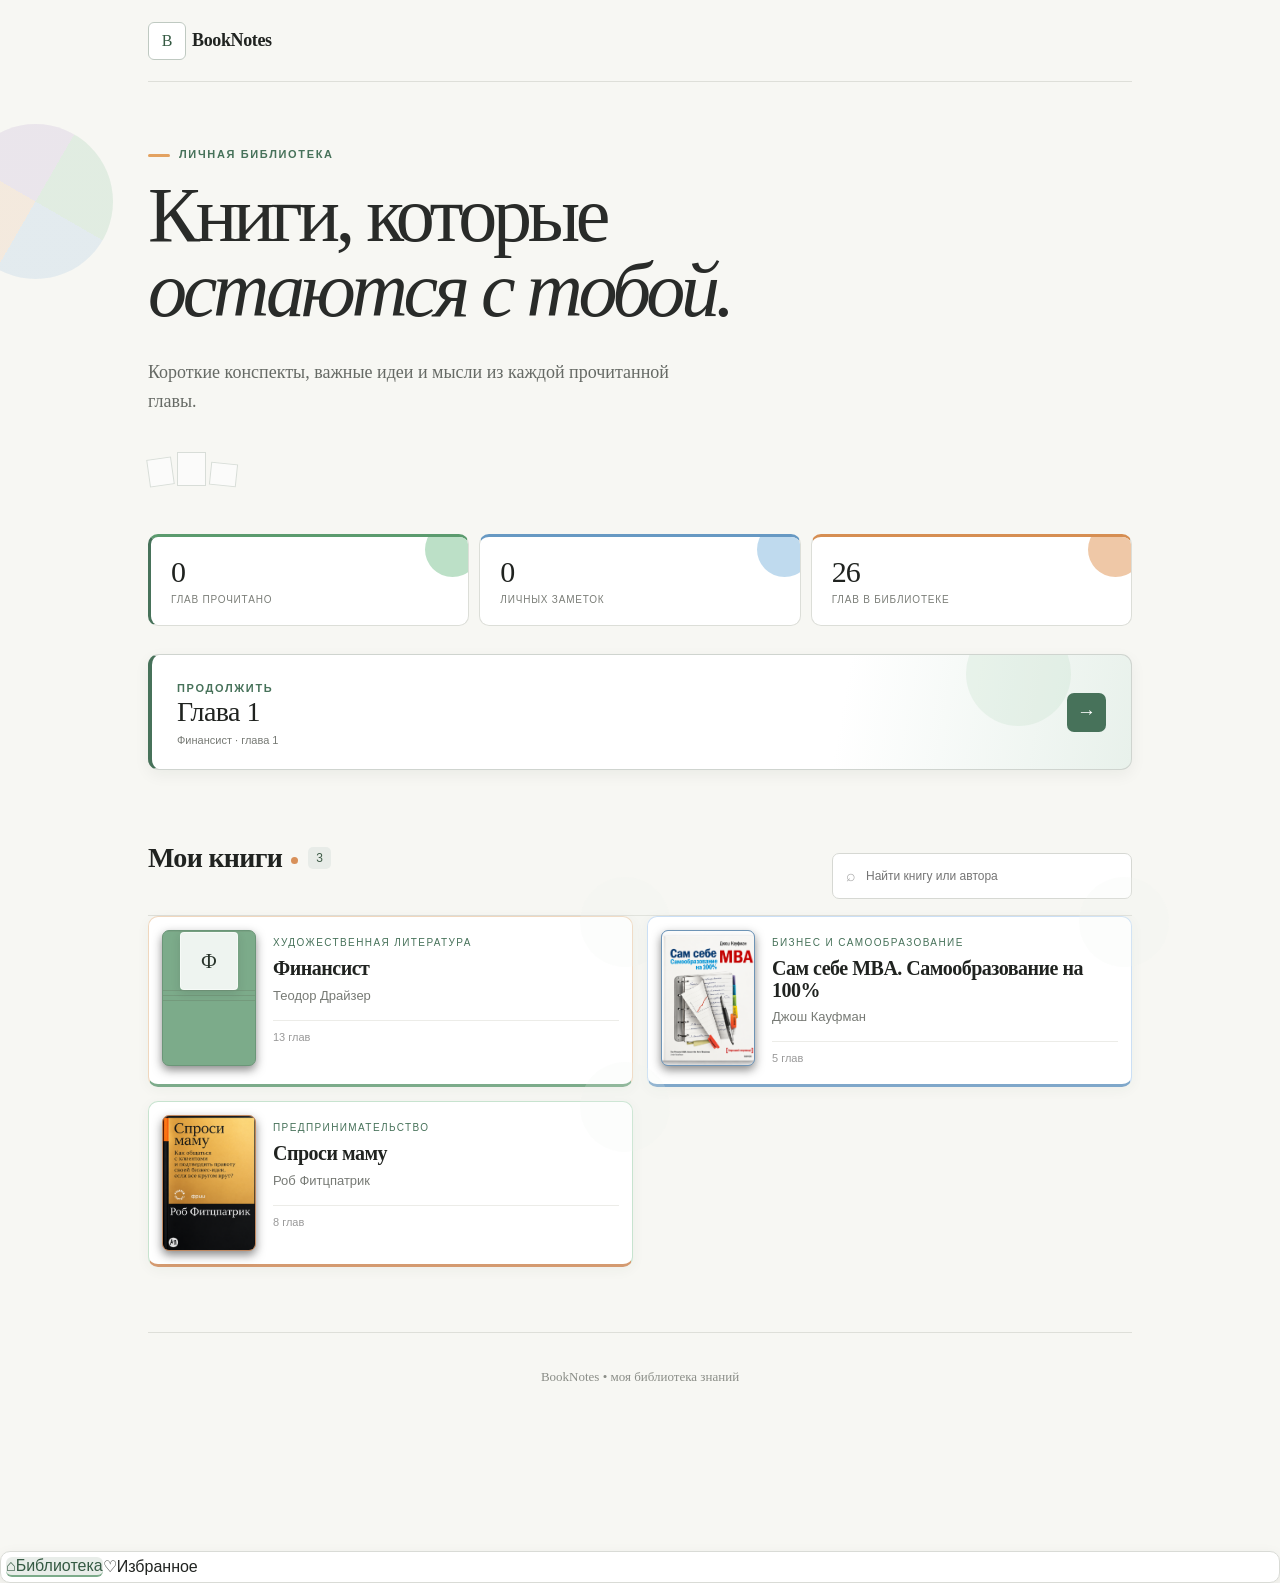
==== commit f4eb89a7: "Load The Financier chapter 13 in BookNotes" ====
--- a/index.html
+++ b/index.html
@@ -1 +1 @@
-<!doctype html><html lang="ru"><head><meta charset="UTF-8"><meta name="viewport" content="width=device-width,initial-scale=1,viewport-fit=cover"><meta name="theme-color" content="#faf9f6" media="(prefers-color-scheme: light)"><meta name="theme-color" content="#151a1b" media="(prefers-color-scheme: dark)"><meta name="color-scheme" content="light dark"><meta name="description" content="Личная библиотека конспектов книг"><meta name="apple-mobile-web-app-capable" content="yes"><meta name="apple-mobile-web-app-title" content="BookNotes"><meta name="mobile-web-app-capable" content="yes"><meta name="apple-mobile-web-app-status-bar-style" content="default"><link rel="manifest" href="./manifest.webmanifest?v=41"><link rel="icon" href="./%D0%98%D0%BA%D0%BE%D0%BD%D0%B0%20%D0%B1%D0%B5%D1%81%D1%82%20.png?icon=41" type="image/png"><link rel="apple-touch-icon" href="./%D0%98%D0%BA%D0%BE%D0%BD%D0%B0%20%D0%B1%D0%B5%D1%81%D1%82%20.png?icon=41"><link rel="stylesheet" href="styles.css?v=53"><title>BookNotes</title></head><body><div class="paper-grain"></div><main id="app"></main><nav id="bottomNav" class="bottom-nav"></nav><div id="toast" class="toast"></div><script src="data.js?v=63"></script><script src="finansist-chapters-7-8.js?v=1"></script><script src="finansist-chapters-9-10.js?v=1"></script><script src="app-v33.js?v=58"></script></body></html>+<!doctype html><html lang="ru"><head><meta charset="UTF-8"><meta name="viewport" content="width=device-width,initial-scale=1,viewport-fit=cover"><meta name="theme-color" content="#faf9f6" media="(prefers-color-scheme: light)"><meta name="theme-color" content="#151a1b" media="(prefers-color-scheme: dark)"><meta name="color-scheme" content="light dark"><meta name="description" content="Личная библиотека конспектов книг"><meta name="apple-mobile-web-app-capable" content="yes"><meta name="apple-mobile-web-app-title" content="BookNotes"><meta name="mobile-web-app-capable" content="yes"><meta name="apple-mobile-web-app-status-bar-style" content="default"><link rel="manifest" href="./manifest.webmanifest?v=41"><link rel="icon" href="./%D0%98%D0%BA%D0%BE%D0%BD%D0%B0%20%D0%B1%D0%B5%D1%81%D1%82%20.png?icon=41" type="image/png"><link rel="apple-touch-icon" href="./%D0%98%D0%BA%D0%BE%D0%BD%D0%B0%20%D0%B1%D0%B5%D1%81%D1%82%20.png?icon=41"><link rel="stylesheet" href="styles.css?v=53"><title>BookNotes</title></head><body><div class="paper-grain"></div><main id="app"></main><nav id="bottomNav" class="bottom-nav"></nav><div id="toast" class="toast"></div><script src="data.js?v=63"></script><script src="finansist-chapters-7-8.js?v=1"></script><script src="finansist-chapters-9-10.js?v=1"></script><script src="finansist-chapter-13.js?v=1"></script><script src="app-v33.js?v=58"></script></body></html>
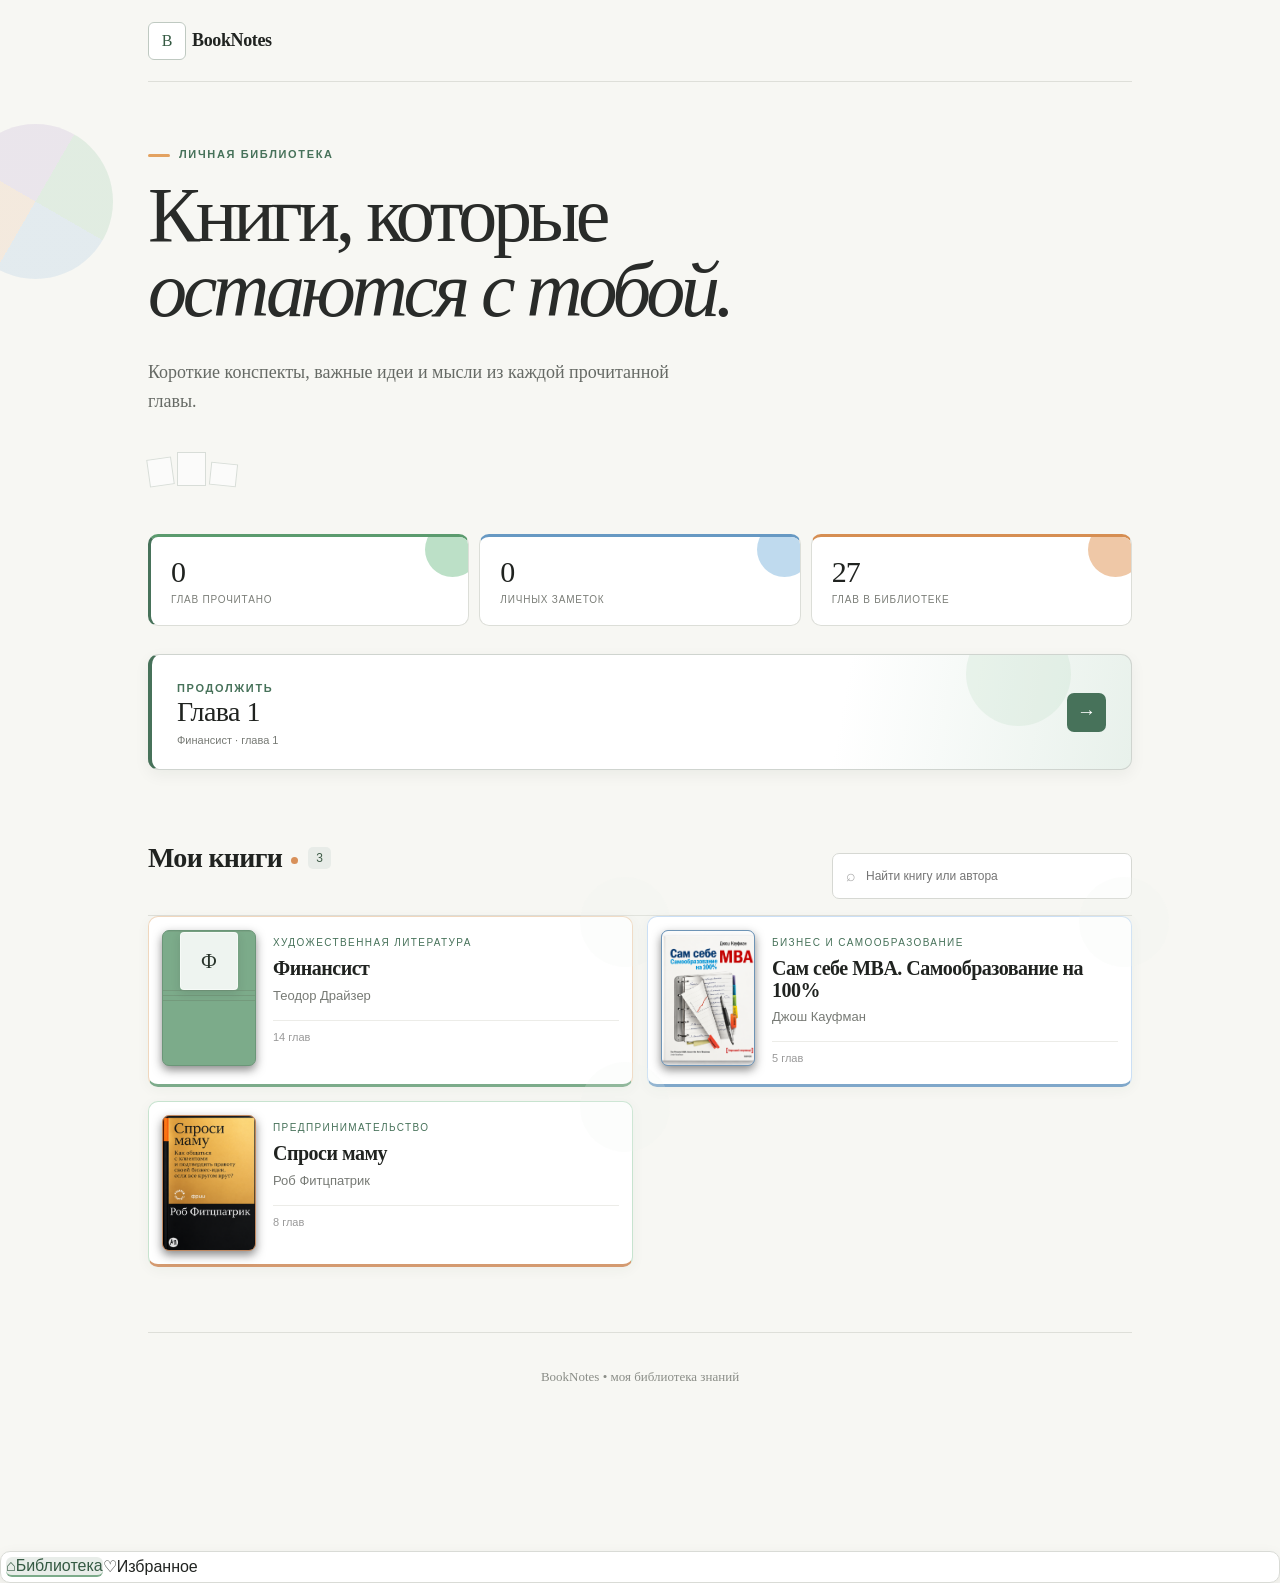
==== commit 3cac0e31: "Load Finansist chapter 14 in BookNotes" ====
--- a/index.html
+++ b/index.html
@@ -1 +1 @@
-<!doctype html><html lang="ru"><head><meta charset="UTF-8"><meta name="viewport" content="width=device-width,initial-scale=1,viewport-fit=cover"><meta name="theme-color" content="#faf9f6" media="(prefers-color-scheme: light)"><meta name="theme-color" content="#151a1b" media="(prefers-color-scheme: dark)"><meta name="color-scheme" content="light dark"><meta name="description" content="Личная библиотека конспектов книг"><meta name="apple-mobile-web-app-capable" content="yes"><meta name="apple-mobile-web-app-title" content="BookNotes"><meta name="mobile-web-app-capable" content="yes"><meta name="apple-mobile-web-app-status-bar-style" content="default"><link rel="manifest" href="./manifest.webmanifest?v=41"><link rel="icon" href="./%D0%98%D0%BA%D0%BE%D0%BD%D0%B0%20%D0%B1%D0%B5%D1%81%D1%82%20.png?icon=41" type="image/png"><link rel="apple-touch-icon" href="./%D0%98%D0%BA%D0%BE%D0%BD%D0%B0%20%D0%B1%D0%B5%D1%81%D1%82%20.png?icon=41"><link rel="stylesheet" href="styles.css?v=53"><title>BookNotes</title></head><body><div class="paper-grain"></div><main id="app"></main><nav id="bottomNav" class="bottom-nav"></nav><div id="toast" class="toast"></div><script src="data.js?v=63"></script><script src="finansist-chapters-7-8.js?v=1"></script><script src="finansist-chapters-9-10.js?v=1"></script><script src="finansist-chapter-13.js?v=1"></script><script src="app-v33.js?v=58"></script></body></html>+<!doctype html><html lang="ru"><head><meta charset="UTF-8"><meta name="viewport" content="width=device-width,initial-scale=1,viewport-fit=cover"><meta name="theme-color" content="#faf9f6" media="(prefers-color-scheme: light)"><meta name="theme-color" content="#151a1b" media="(prefers-color-scheme: dark)"><meta name="color-scheme" content="light dark"><meta name="description" content="Личная библиотека конспектов книг"><meta name="apple-mobile-web-app-capable" content="yes"><meta name="apple-mobile-web-app-title" content="BookNotes"><meta name="mobile-web-app-capable" content="yes"><meta name="apple-mobile-web-app-status-bar-style" content="default"><link rel="manifest" href="./manifest.webmanifest?v=41"><link rel="icon" href="./%D0%98%D0%BA%D0%BE%D0%BD%D0%B0%20%D0%B1%D0%B5%D1%81%D1%82%20.png?icon=41" type="image/png"><link rel="apple-touch-icon" href="./%D0%98%D0%BA%D0%BE%D0%BD%D0%B0%20%D0%B1%D0%B5%D1%81%D1%82%20.png?icon=41"><link rel="stylesheet" href="styles.css?v=53"><title>BookNotes</title></head><body><div class="paper-grain"></div><main id="app"></main><nav id="bottomNav" class="bottom-nav"></nav><div id="toast" class="toast"></div><script src="data.js?v=63"></script><script src="finansist-chapters-7-8.js?v=1"></script><script src="finansist-chapters-9-10.js?v=1"></script><script src="finansist-chapter-13.js?v=1"></script><script src="finansist-chapter-14.js?v=1"></script><script src="app-v33.js?v=58"></script></body></html>
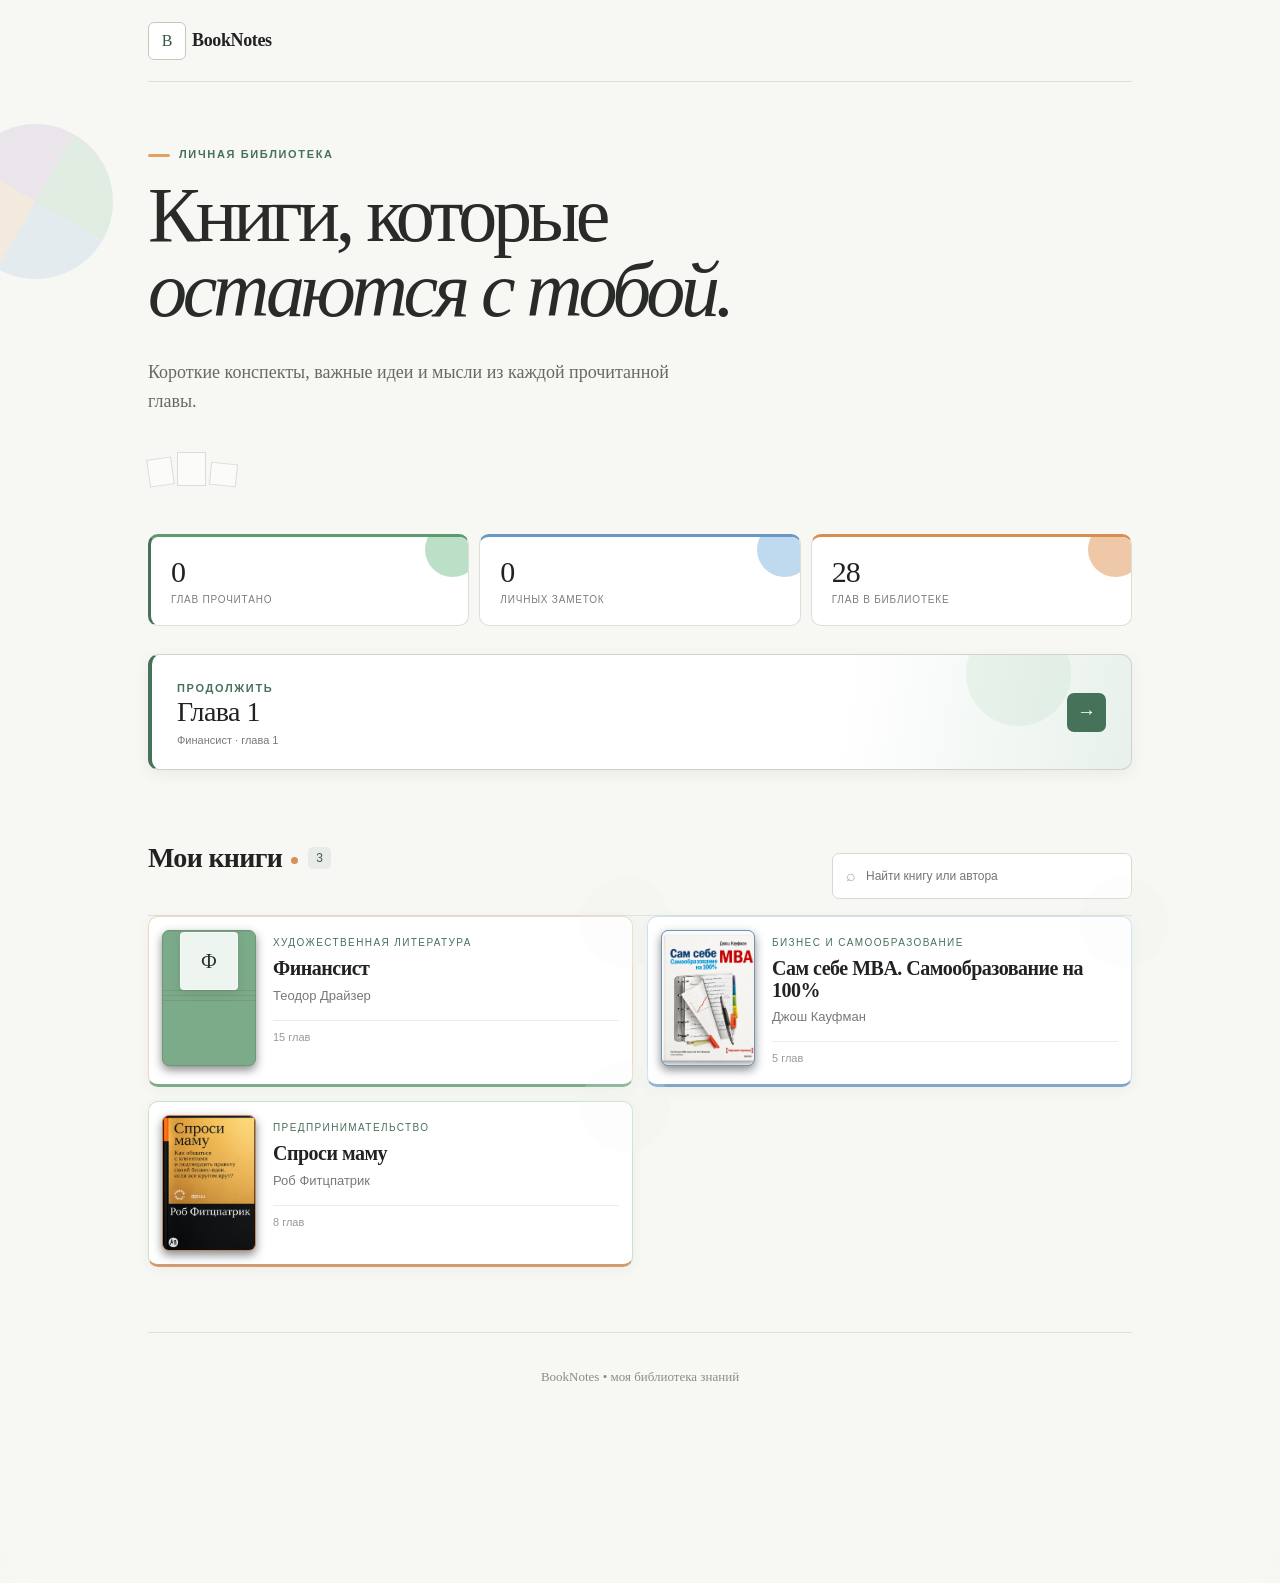
==== commit 4be7f832: "Bust cache for fixed chapter 15" ====
--- a/index.html
+++ b/index.html
@@ -1 +1 @@
-<!doctype html><html lang="ru"><head><meta charset="UTF-8"><meta name="viewport" content="width=device-width,initial-scale=1,viewport-fit=cover"><meta name="theme-color" content="#faf9f6" media="(prefers-color-scheme: light)"><meta name="theme-color" content="#151a1b" media="(prefers-color-scheme: dark)"><meta name="color-scheme" content="light dark"><meta name="description" content="Личная библиотека конспектов книг"><meta name="apple-mobile-web-app-capable" content="yes"><meta name="apple-mobile-web-app-title" content="BookNotes"><meta name="mobile-web-app-capable" content="yes"><meta name="apple-mobile-web-app-status-bar-style" content="default"><link rel="manifest" href="./manifest.webmanifest?v=41"><link rel="icon" href="./%D0%98%D0%BA%D0%BE%D0%BD%D0%B0%20%D0%B1%D0%B5%D1%81%D1%82%20.png?icon=41" type="image/png"><link rel="apple-touch-icon" href="./%D0%98%D0%BA%D0%BE%D0%BD%D0%B0%20%D0%B1%D0%B5%D1%81%D1%82%20.png?icon=41"><link rel="stylesheet" href="styles.css?v=53"><title>BookNotes</title></head><body><div class="paper-grain"></div><main id="app"></main><nav id="bottomNav" class="bottom-nav"></nav><div id="toast" class="toast"></div><script src="data.js?v=63"></script><script src="finansist-chapters-7-8.js?v=1"></script><script src="finansist-chapters-9-10.js?v=1"></script><script src="finansist-chapter-13.js?v=1"></script><script src="finansist-chapter-14.js?v=1"></script><script src="app-v33.js?v=58"></script></body></html>+<!doctype html><html lang="ru"><head><meta charset="UTF-8"><meta name="viewport" content="width=device-width,initial-scale=1,viewport-fit=cover"><meta name="theme-color" content="#faf9f6" media="(prefers-color-scheme: light)"><meta name="theme-color" content="#151a1b" media="(prefers-color-scheme: dark)"><meta name="color-scheme" content="light dark"><meta name="description" content="Личная библиотека конспектов книг"><meta name="apple-mobile-web-app-capable" content="yes"><meta name="apple-mobile-web-app-title" content="BookNotes"><meta name="mobile-web-app-capable" content="yes"><meta name="apple-mobile-web-app-status-bar-style" content="default"><link rel="manifest" href="./manifest.webmanifest?v=41"><link rel="icon" href="./%D0%98%D0%BA%D0%BE%D0%BD%D0%B0%20%D0%B1%D0%B5%D1%81%D1%82%20.png?icon=41" type="image/png"><link rel="apple-touch-icon" href="./%D0%98%D0%BA%D0%BE%D0%BD%D0%B0%20%D0%B1%D0%B5%D1%81%D1%82%20.png?icon=41"><link rel="stylesheet" href="styles.css?v=53"><title>BookNotes</title></head><body><div class="paper-grain"></div><main id="app"></main><nav id="bottomNav" class="bottom-nav"></nav><div id="toast" class="toast"></div><script src="data.js?v=63"></script><script src="finansist-chapters-7-8.js?v=1"></script><script src="finansist-chapters-9-10.js?v=1"></script><script src="finansist-chapter-13.js?v=1"></script><script src="finansist-chapter-14.js?v=1"></script><script src="finansist-chapter-15.js?v=2"></script><script src="app-v33.js?v=58"></script></body></html>
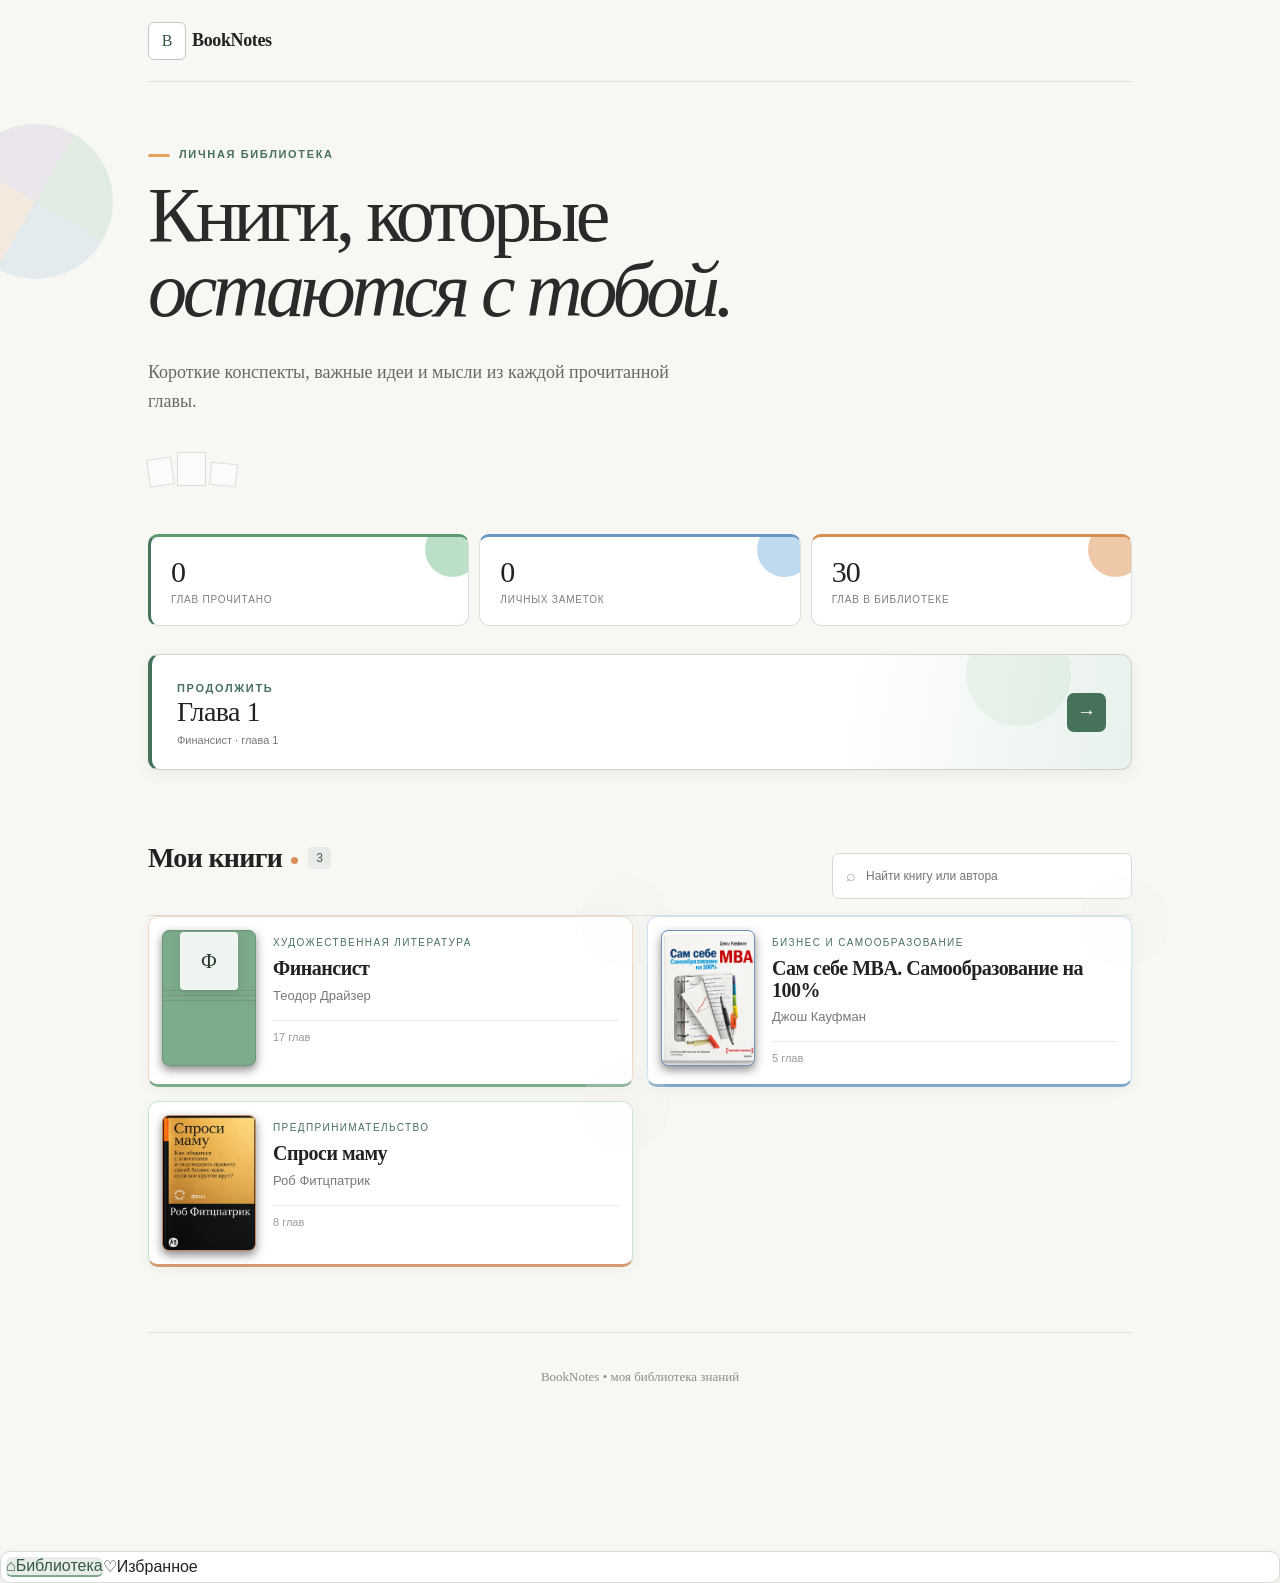
==== commit b05b72bf: "Load Finansist chapters 16 and 17 in BookNotes" ====
--- a/index.html
+++ b/index.html
@@ -1 +1 @@
-<!doctype html><html lang="ru"><head><meta charset="UTF-8"><meta name="viewport" content="width=device-width,initial-scale=1,viewport-fit=cover"><meta name="theme-color" content="#faf9f6" media="(prefers-color-scheme: light)"><meta name="theme-color" content="#151a1b" media="(prefers-color-scheme: dark)"><meta name="color-scheme" content="light dark"><meta name="description" content="Личная библиотека конспектов книг"><meta name="apple-mobile-web-app-capable" content="yes"><meta name="apple-mobile-web-app-title" content="BookNotes"><meta name="mobile-web-app-capable" content="yes"><meta name="apple-mobile-web-app-status-bar-style" content="default"><link rel="manifest" href="./manifest.webmanifest?v=41"><link rel="icon" href="./%D0%98%D0%BA%D0%BE%D0%BD%D0%B0%20%D0%B1%D0%B5%D1%81%D1%82%20.png?icon=41" type="image/png"><link rel="apple-touch-icon" href="./%D0%98%D0%BA%D0%BE%D0%BD%D0%B0%20%D0%B1%D0%B5%D1%81%D1%82%20.png?icon=41"><link rel="stylesheet" href="styles.css?v=53"><title>BookNotes</title></head><body><div class="paper-grain"></div><main id="app"></main><nav id="bottomNav" class="bottom-nav"></nav><div id="toast" class="toast"></div><script src="data.js?v=63"></script><script src="finansist-chapters-7-8.js?v=1"></script><script src="finansist-chapters-9-10.js?v=1"></script><script src="finansist-chapter-13.js?v=1"></script><script src="finansist-chapter-14.js?v=1"></script><script src="finansist-chapter-15.js?v=2"></script><script src="app-v33.js?v=58"></script></body></html>+<!doctype html><html lang="ru"><head><meta charset="UTF-8"><meta name="viewport" content="width=device-width,initial-scale=1,viewport-fit=cover"><meta name="theme-color" content="#faf9f6" media="(prefers-color-scheme: light)"><meta name="theme-color" content="#151a1b" media="(prefers-color-scheme: dark)"><meta name="color-scheme" content="light dark"><meta name="description" content="Личная библиотека конспектов книг"><meta name="apple-mobile-web-app-capable" content="yes"><meta name="apple-mobile-web-app-title" content="BookNotes"><meta name="mobile-web-app-capable" content="yes"><meta name="apple-mobile-web-app-status-bar-style" content="default"><link rel="manifest" href="./manifest.webmanifest?v=41"><link rel="icon" href="./%D0%98%D0%BA%D0%BE%D0%BD%D0%B0%20%D0%B1%D0%B5%D1%81%D1%82%20.png?icon=41" type="image/png"><link rel="apple-touch-icon" href="./%D0%98%D0%BA%D0%BE%D0%BD%D0%B0%20%D0%B1%D0%B5%D1%81%D1%82%20.png?icon=41"><link rel="stylesheet" href="styles.css?v=53"><title>BookNotes</title></head><body><div class="paper-grain"></div><main id="app"></main><nav id="bottomNav" class="bottom-nav"></nav><div id="toast" class="toast"></div><script src="data.js?v=63"></script><script src="finansist-chapters-7-8.js?v=1"></script><script src="finansist-chapters-9-10.js?v=1"></script><script src="finansist-chapter-13.js?v=1"></script><script src="finansist-chapter-14.js?v=1"></script><script src="finansist-chapter-15.js?v=2"></script><script src="finansist-chapters-16-17.js?v=1"></script><script src="app-v33.js?v=58"></script></body></html>
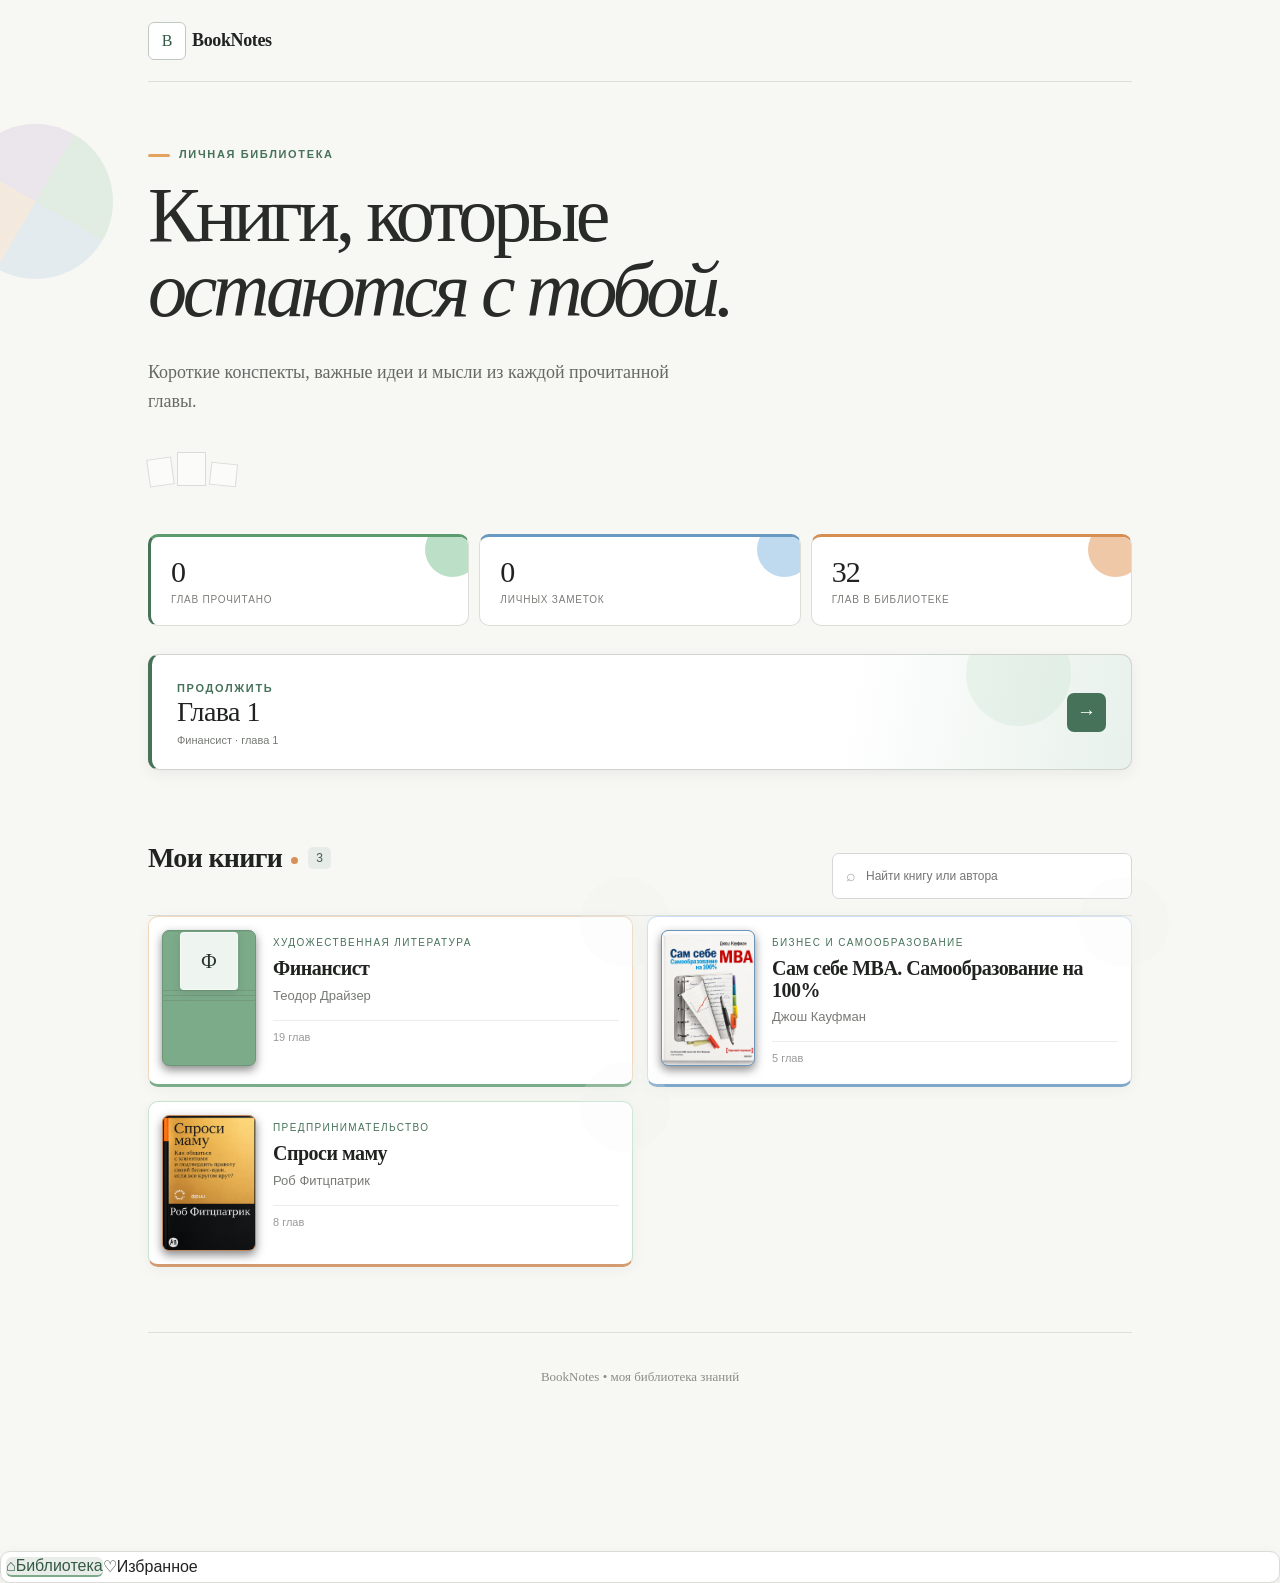
==== commit 01005759: "Load Finansist chapters 18 and 19 in BookNotes" ====
--- a/index.html
+++ b/index.html
@@ -1 +1 @@
-<!doctype html><html lang="ru"><head><meta charset="UTF-8"><meta name="viewport" content="width=device-width,initial-scale=1,viewport-fit=cover"><meta name="theme-color" content="#faf9f6" media="(prefers-color-scheme: light)"><meta name="theme-color" content="#151a1b" media="(prefers-color-scheme: dark)"><meta name="color-scheme" content="light dark"><meta name="description" content="Личная библиотека конспектов книг"><meta name="apple-mobile-web-app-capable" content="yes"><meta name="apple-mobile-web-app-title" content="BookNotes"><meta name="mobile-web-app-capable" content="yes"><meta name="apple-mobile-web-app-status-bar-style" content="default"><link rel="manifest" href="./manifest.webmanifest?v=41"><link rel="icon" href="./%D0%98%D0%BA%D0%BE%D0%BD%D0%B0%20%D0%B1%D0%B5%D1%81%D1%82%20.png?icon=41" type="image/png"><link rel="apple-touch-icon" href="./%D0%98%D0%BA%D0%BE%D0%BD%D0%B0%20%D0%B1%D0%B5%D1%81%D1%82%20.png?icon=41"><link rel="stylesheet" href="styles.css?v=53"><title>BookNotes</title></head><body><div class="paper-grain"></div><main id="app"></main><nav id="bottomNav" class="bottom-nav"></nav><div id="toast" class="toast"></div><script src="data.js?v=63"></script><script src="finansist-chapters-7-8.js?v=1"></script><script src="finansist-chapters-9-10.js?v=1"></script><script src="finansist-chapter-13.js?v=1"></script><script src="finansist-chapter-14.js?v=1"></script><script src="finansist-chapter-15.js?v=2"></script><script src="finansist-chapters-16-17.js?v=1"></script><script src="app-v33.js?v=58"></script></body></html>+<!doctype html><html lang="ru"><head><meta charset="UTF-8"><meta name="viewport" content="width=device-width,initial-scale=1,viewport-fit=cover"><meta name="theme-color" content="#faf9f6" media="(prefers-color-scheme: light)"><meta name="theme-color" content="#151a1b" media="(prefers-color-scheme: dark)"><meta name="color-scheme" content="light dark"><meta name="description" content="Личная библиотека конспектов книг"><meta name="apple-mobile-web-app-capable" content="yes"><meta name="apple-mobile-web-app-title" content="BookNotes"><meta name="mobile-web-app-capable" content="yes"><meta name="apple-mobile-web-app-status-bar-style" content="default"><link rel="manifest" href="./manifest.webmanifest?v=41"><link rel="icon" href="./%D0%98%D0%BA%D0%BE%D0%BD%D0%B0%20%D0%B1%D0%B5%D1%81%D1%82%20.png?icon=41" type="image/png"><link rel="apple-touch-icon" href="./%D0%98%D0%BA%D0%BE%D0%BD%D0%B0%20%D0%B1%D0%B5%D1%81%D1%82%20.png?icon=41"><link rel="stylesheet" href="styles.css?v=53"><title>BookNotes</title></head><body><div class="paper-grain"></div><main id="app"></main><nav id="bottomNav" class="bottom-nav"></nav><div id="toast" class="toast"></div><script src="data.js?v=63"></script><script src="finansist-chapters-7-8.js?v=1"></script><script src="finansist-chapters-9-10.js?v=1"></script><script src="finansist-chapter-13.js?v=1"></script><script src="finansist-chapter-14.js?v=1"></script><script src="finansist-chapter-15.js?v=2"></script><script src="finansist-chapters-16-17.js?v=1"></script><script src="finansist-chapters-18-19.js?v=1"></script><script src="app-v33.js?v=58"></script></body></html>
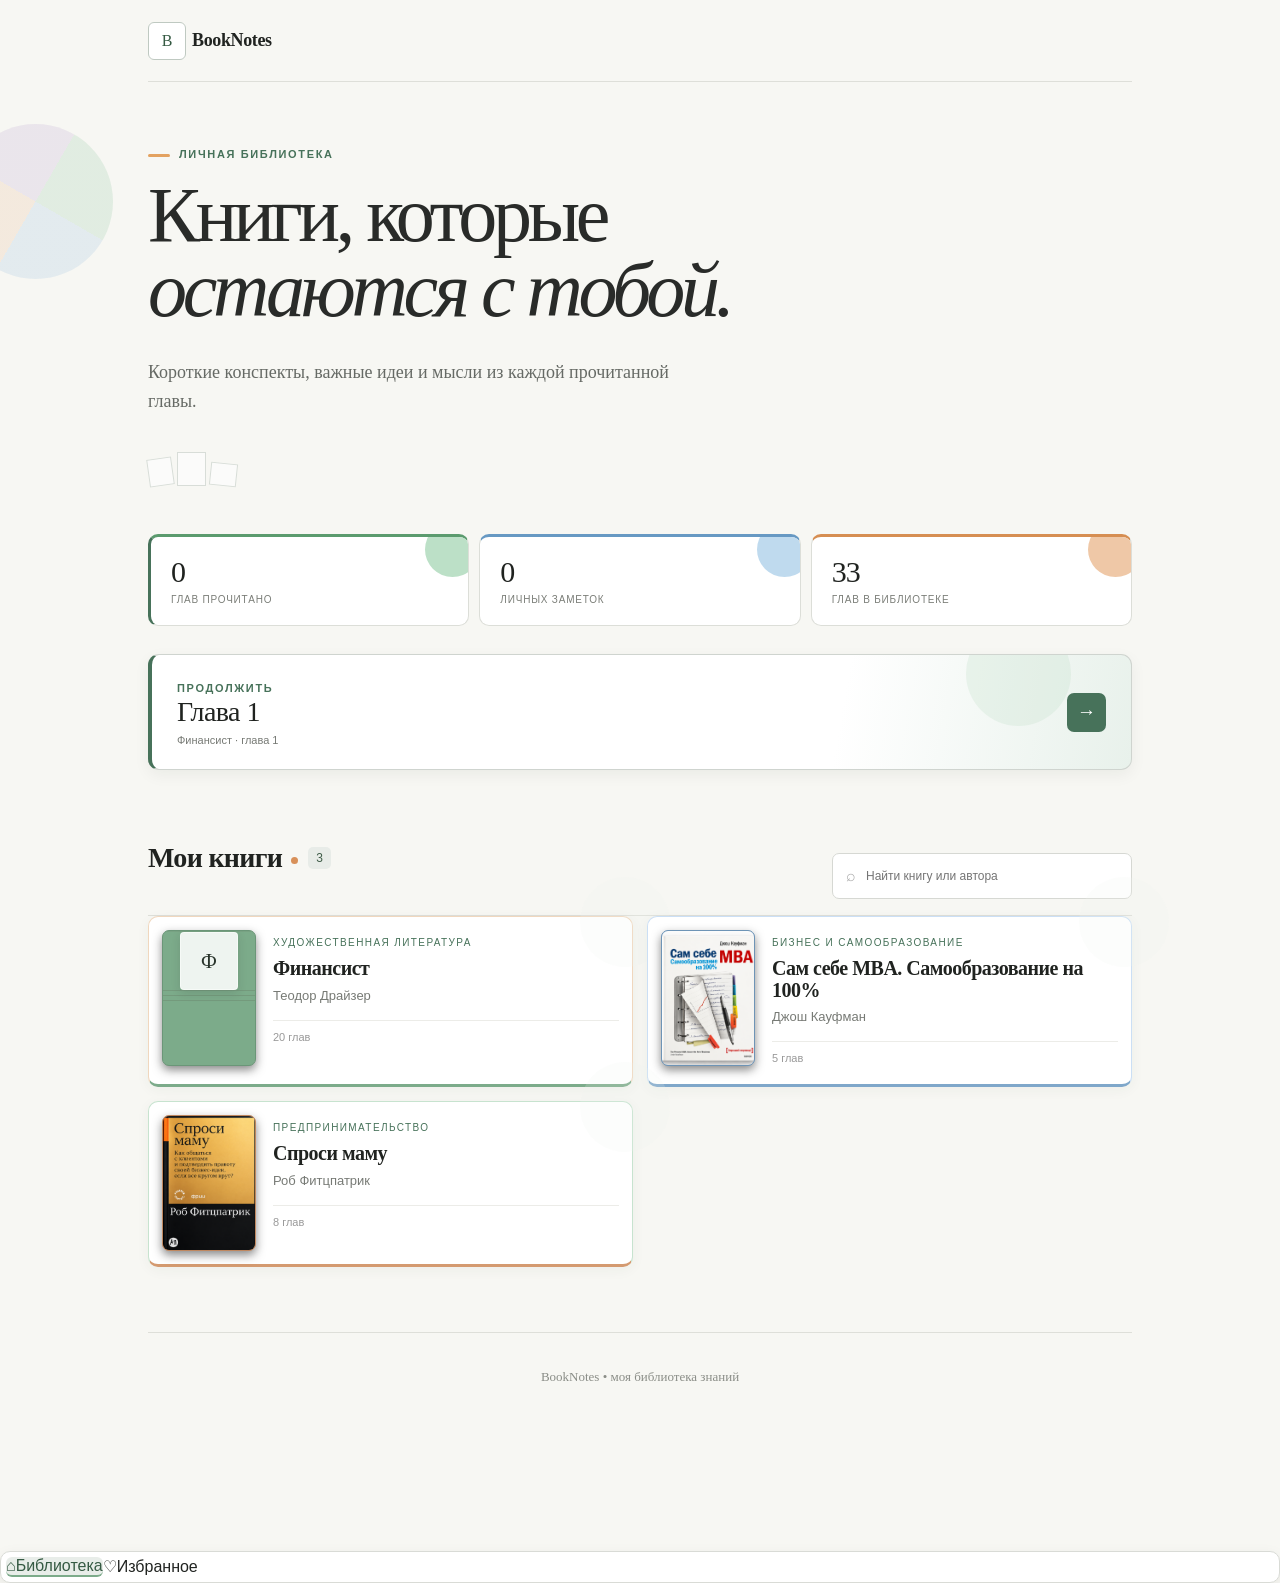
==== commit ad5f9460: "Load Financier chapter 20 before app startup" ====
--- a/index.html
+++ b/index.html
@@ -1 +1 @@
-<!doctype html><html lang="ru"><head><meta charset="UTF-8"><meta name="viewport" content="width=device-width,initial-scale=1,viewport-fit=cover"><meta name="theme-color" content="#faf9f6" media="(prefers-color-scheme: light)"><meta name="theme-color" content="#151a1b" media="(prefers-color-scheme: dark)"><meta name="color-scheme" content="light dark"><meta name="description" content="Личная библиотека конспектов книг"><meta name="apple-mobile-web-app-capable" content="yes"><meta name="apple-mobile-web-app-title" content="BookNotes"><meta name="mobile-web-app-capable" content="yes"><meta name="apple-mobile-web-app-status-bar-style" content="default"><link rel="manifest" href="./manifest.webmanifest?v=41"><link rel="icon" href="./%D0%98%D0%BA%D0%BE%D0%BD%D0%B0%20%D0%B1%D0%B5%D1%81%D1%82%20.png?icon=41" type="image/png"><link rel="apple-touch-icon" href="./%D0%98%D0%BA%D0%BE%D0%BD%D0%B0%20%D0%B1%D0%B5%D1%81%D1%82%20.png?icon=41"><link rel="stylesheet" href="styles.css?v=53"><title>BookNotes</title></head><body><div class="paper-grain"></div><main id="app"></main><nav id="bottomNav" class="bottom-nav"></nav><div id="toast" class="toast"></div><script src="data.js?v=63"></script><script src="finansist-chapters-7-8.js?v=1"></script><script src="finansist-chapters-9-10.js?v=1"></script><script src="finansist-chapter-13.js?v=1"></script><script src="finansist-chapter-14.js?v=1"></script><script src="finansist-chapter-15.js?v=2"></script><script src="finansist-chapters-16-17.js?v=1"></script><script src="finansist-chapters-18-19.js?v=1"></script><script src="app-v33.js?v=58"></script></body></html>+<!doctype html><html lang="ru"><head><meta charset="UTF-8"><meta name="viewport" content="width=device-width,initial-scale=1,viewport-fit=cover"><meta name="theme-color" content="#faf9f6" media="(prefers-color-scheme: light)"><meta name="theme-color" content="#151a1b" media="(prefers-color-scheme: dark)"><meta name="color-scheme" content="light dark"><meta name="description" content="Личная библиотека конспектов книг"><meta name="apple-mobile-web-app-capable" content="yes"><meta name="apple-mobile-web-app-title" content="BookNotes"><meta name="mobile-web-app-capable" content="yes"><meta name="apple-mobile-web-app-status-bar-style" content="default"><link rel="manifest" href="./manifest.webmanifest?v=41"><link rel="icon" href="./%D0%98%D0%BA%D0%BE%D0%BD%D0%B0%20%D0%B1%D0%B5%D1%81%D1%82%20.png?icon=41" type="image/png"><link rel="apple-touch-icon" href="./%D0%98%D0%BA%D0%BE%D0%BD%D0%B0%20%D0%B1%D0%B5%D1%81%D1%82%20.png?icon=41"><link rel="stylesheet" href="styles.css?v=53"><title>BookNotes</title></head><body><div class="paper-grain"></div><main id="app"></main><nav id="bottomNav" class="bottom-nav"></nav><div id="toast" class="toast"></div><script src="data.js?v=63"></script><script src="finansist-chapters-7-8.js?v=1"></script><script src="finansist-chapters-9-10.js?v=1"></script><script src="finansist-chapter-13.js?v=1"></script><script src="finansist-chapter-14.js?v=1"></script><script src="finansist-chapter-15.js?v=2"></script><script src="finansist-chapters-16-17.js?v=1"></script><script src="finansist-chapters-18-19.js?v=1"></script><script src="finansist-chapter-20.js?v=1"></script><script src="app-v33.js?v=58"></script></body></html>
